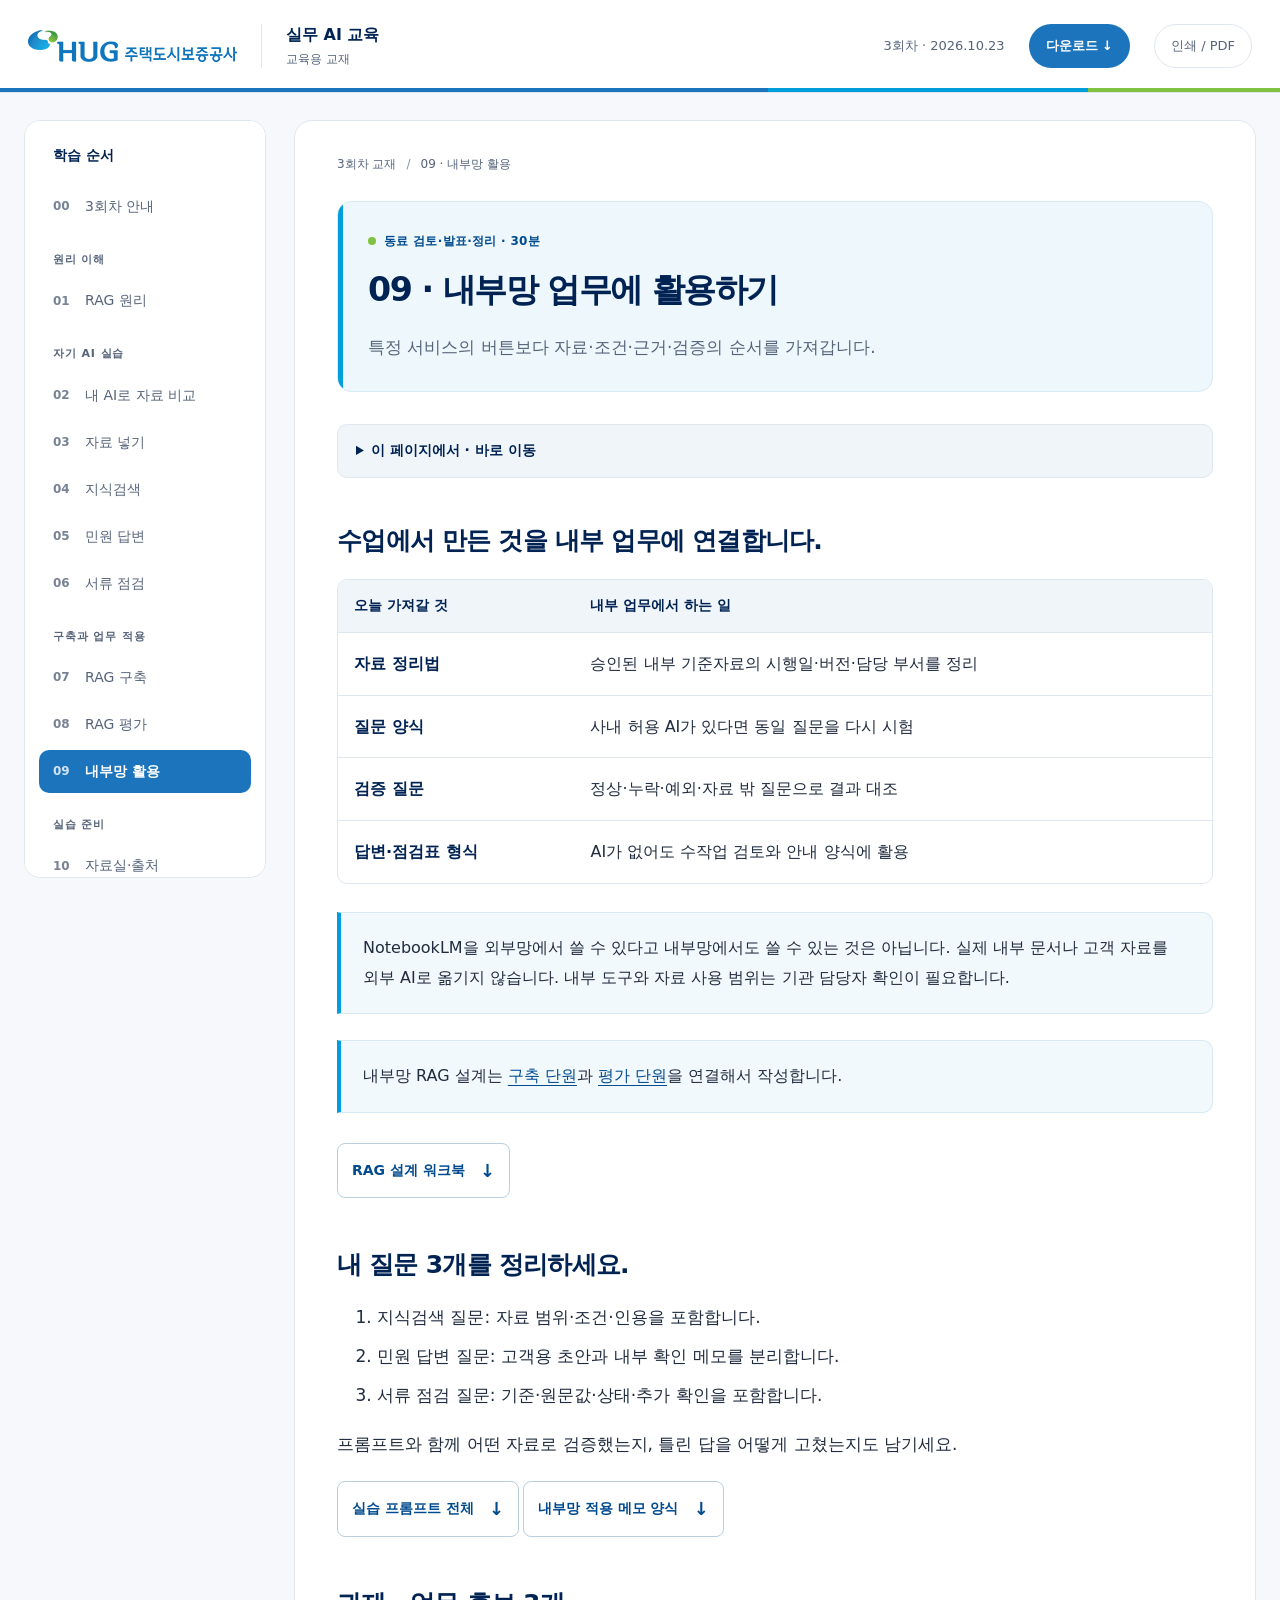
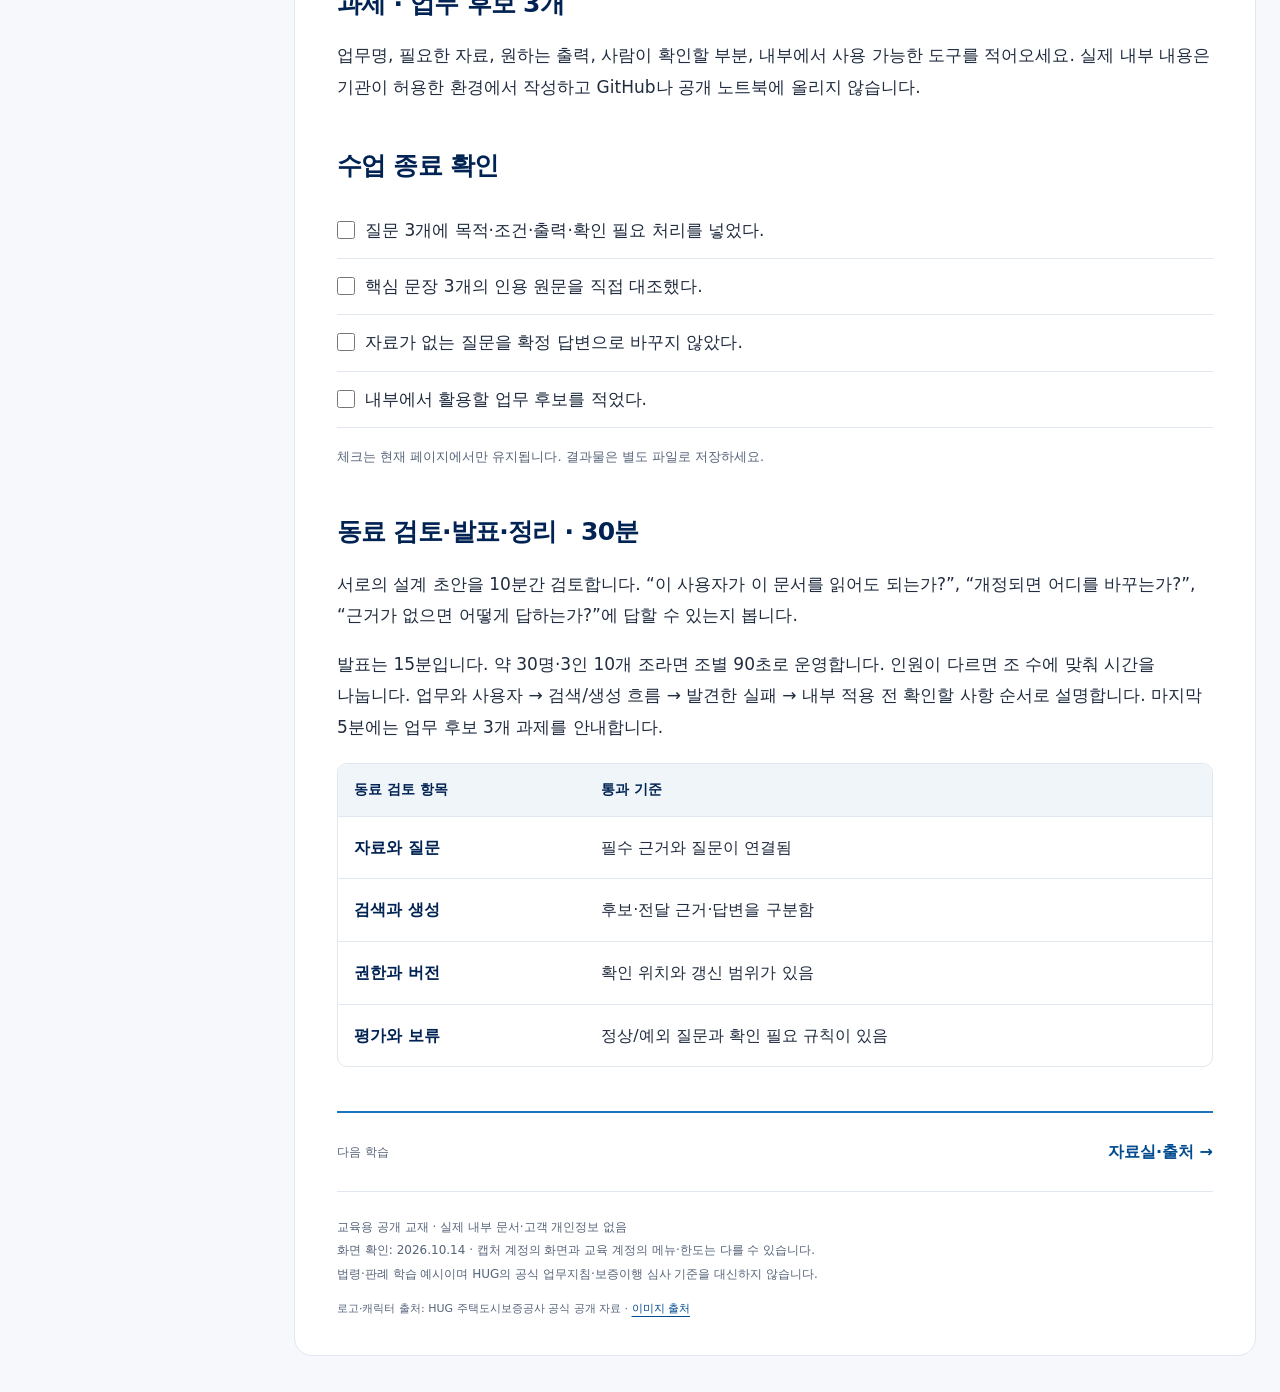
==== apply.html @ 2aa802ad "feat: add complete PDF workbook and download dialog" ====
<!doctype html><html lang="ko"><head><meta charset="utf-8"><meta name="viewport" content="width=device-width,initial-scale=1"><meta name="description" content="HUG 3회차 교육용 RAG 이론·구축·평가 교재. NotebookLM에서 공개 자료로 검색과 근거 검증을 관찰합니다."><title>09 · 내부망 업무에 활용하기 | HUG 문서 기반 AI</title><link rel="stylesheet" href="assets/style.css"><script src="assets/app.js" defer></script></head><body>
<a class="skip" href="#main">본문으로 이동</a><header class="top"><a class="brand" href="index.html"><img src="assets/brand/hug-logo.png" width="209" height="32" alt="HUG 주택도시보증공사"><span>실무 AI 교육<small>교육용 교재</small></span></a><span class="edition">3회차 · 2026.10.23</span><button class="download-trigger" type="button" data-download-open aria-haspopup="dialog">다운로드 ↓</button><button class="print" type="button" aria-label="인쇄 / PDF 저장">인쇄 / PDF</button></header>
<div class="layout"><nav class="sidebar" aria-label="단원"><p class="nav-label">학습 순서</p><a href="index.html" aria-label="3회차 안내"><span class="nav-no" aria-hidden="true">00</span><span>3회차 안내</span></a><p class="nav-group">원리 이해</p><a href="concept.html" aria-label="01 · RAG 원리"><span class="nav-no" aria-hidden="true">01</span><span>RAG 원리</span></a><p class="nav-group">자기 AI 실습</p><a href="lab.html" aria-label="02 · 내 AI로 자료 비교"><span class="nav-no" aria-hidden="true">02</span><span>내 AI로 자료 비교</span></a><a href="start.html" aria-label="03 · 자료 넣기"><span class="nav-no" aria-hidden="true">03</span><span>자료 넣기</span></a><a href="search.html" aria-label="04 · 지식검색"><span class="nav-no" aria-hidden="true">04</span><span>지식검색</span></a><a href="complaint.html" aria-label="05 · 민원 답변"><span class="nav-no" aria-hidden="true">05</span><span>민원 답변</span></a><a href="review.html" aria-label="06 · 서류 점검"><span class="nav-no" aria-hidden="true">06</span><span>서류 점검</span></a><p class="nav-group">구축과 업무 적용</p><a href="build.html" aria-label="07 · RAG 구축"><span class="nav-no" aria-hidden="true">07</span><span>RAG 구축</span></a><a href="evaluation.html" aria-label="08 · RAG 평가"><span class="nav-no" aria-hidden="true">08</span><span>RAG 평가</span></a><a href="apply.html" aria-label="09 · 내부망 활용" aria-current="page"><span class="nav-no" aria-hidden="true">09</span><span>내부망 활용</span></a><p class="nav-group">실습 준비</p><a href="sources.html" aria-label="자료실·출처"><span class="nav-no" aria-hidden="true">10</span><span>자료실·출처</span></a><div class="nav-foot"><strong>사내 지식으로 답하는 AI</strong>자료 준비 → 검색 → 생성<br>검증 → 내부망 구축</div></nav><main id="main"><p class="breadcrumb"><a href="index.html">3회차 교재</a><b aria-hidden="true">/</b><span>09 · 내부망 활용</span></p><header class="hero"><div><p class="eyebrow">동료 검토·발표·정리 · 30분</p><h1>09 · 내부망 업무에 활용하기</h1><p class="lead">특정 서비스의 버튼보다 자료·조건·근거·검증의 순서를 가져갑니다.</p></div></header><details class="page-index"><summary>이 페이지에서 · 바로 이동</summary><nav aria-label="페이지 목차"><a href="#section-1">수업에서 만든 것을 내부 업무에 연결합니다.</a><a href="#section-2">내 질문 3개를 정리하세요.</a><a href="#section-3">과제 · 업무 후보 3개</a><a href="#section-4">수업 종료 확인</a><a href="#section-5">동료 검토·발표·정리 · 30분</a></nav></details><h2 id="section-1">수업에서 만든 것을 내부 업무에 연결합니다.</h2><div class="table-wrap" tabindex="0"><table><thead><tr><th scope="col">오늘 가져갈 것</th><th scope="col">내부 업무에서 하는 일</th></tr></thead><tbody><tr><td>자료 정리법</td><td>승인된 내부 기준자료의 시행일·버전·담당 부서를 정리</td></tr><tr><td>질문 양식</td><td>사내 허용 AI가 있다면 동일 질문을 다시 시험</td></tr><tr><td>검증 질문</td><td>정상·누락·예외·자료 밖 질문으로 결과 대조</td></tr><tr><td>답변·점검표 형식</td><td>AI가 없어도 수작업 검토와 안내 양식에 활용</td></tr></tbody></table></div><aside class="note">NotebookLM을 외부망에서 쓸 수 있다고 내부망에서도 쓸 수 있는 것은 아닙니다. 실제 내부 문서나 고객 자료를 외부 AI로 옮기지 않습니다. 내부 도구와 자료 사용 범위는 기관 담당자 확인이 필요합니다.</aside><aside class="note">내부망 RAG 설계는 <a href="build.html">구축 단원</a>과 <a href="evaluation.html">평가 단원</a>을 연결해서 작성합니다.</aside><a class="download" href="downloads/rag-design-workbook.txt" download>RAG 설계 워크북 <span aria-hidden="true">↓</span></a><h2 id="section-2">내 질문 3개를 정리하세요.</h2><ol><li>지식검색 질문: 자료 범위·조건·인용을 포함합니다.</li><li>민원 답변 질문: 고객용 초안과 내부 확인 메모를 분리합니다.</li><li>서류 점검 질문: 기준·원문값·상태·추가 확인을 포함합니다.</li></ol><p>프롬프트와 함께 어떤 자료로 검증했는지, 틀린 답을 어떻게 고쳤는지도 남기세요.</p><a class="download" href="downloads/prompts.txt" download>실습 프롬프트 전체 <span aria-hidden="true">↓</span></a><a class="download" href="downloads/department-template.txt" download>내부망 적용 메모 양식 <span aria-hidden="true">↓</span></a><h2 id="section-3">과제 · 업무 후보 3개</h2><p>업무명, 필요한 자료, 원하는 출력, 사람이 확인할 부분, 내부에서 사용 가능한 도구를 적어오세요. 실제 내부 내용은 기관이 허용한 환경에서 작성하고 GitHub나 공개 노트북에 올리지 않습니다.</p><h2 id="section-4">수업 종료 확인</h2><div class="checklist"><label><input type="checkbox"> 질문 3개에 목적·조건·출력·확인 필요 처리를 넣었다.</label><label><input type="checkbox"> 핵심 문장 3개의 인용 원문을 직접 대조했다.</label><label><input type="checkbox"> 자료가 없는 질문을 확정 답변으로 바꾸지 않았다.</label><label><input type="checkbox"> 내부에서 활용할 업무 후보를 적었다.</label></div><p class="small">체크는 현재 페이지에서만 유지됩니다. 결과물은 별도 파일로 저장하세요.</p><h2 id="section-5">동료 검토·발표·정리 · 30분</h2><p>서로의 설계 초안을 10분간 검토합니다. “이 사용자가 이 문서를 읽어도 되는가?”, “개정되면 어디를 바꾸는가?”, “근거가 없으면 어떻게 답하는가?”에 답할 수 있는지 봅니다.</p><p>발표는 15분입니다. 약 30명·3인 10개 조라면 조별 90초로 운영합니다. 인원이 다르면 조 수에 맞춰 시간을 나눕니다. 업무와 사용자 → 검색/생성 흐름 → 발견한 실패 → 내부 적용 전 확인할 사항 순서로 설명합니다. 마지막 5분에는 업무 후보 3개 과제를 안내합니다.</p><div class="table-wrap" tabindex="0"><table><thead><tr><th scope="col">동료 검토 항목</th><th scope="col">통과 기준</th></tr></thead><tbody><tr><td>자료와 질문</td><td>필수 근거와 질문이 연결됨</td></tr><tr><td>검색과 생성</td><td>후보·전달 근거·답변을 구분함</td></tr><tr><td>권한과 버전</td><td>확인 위치와 갱신 범위가 있음</td></tr><tr><td>평가와 보류</td><td>정상/예외 질문과 확인 필요 규칙이 있음</td></tr></tbody></table></div>
<div class="next"><span>다음 학습</span><a href="sources.html">자료실·출처 →</a></div><footer>교육용 공개 교재 · 실제 내부 문서·고객 개인정보 없음<br>화면 확인: 2026.10.14 · 캡처 계정의 화면과 교육 계정의 메뉴·한도는 다를 수 있습니다.<br>법령·판례 학습 예시이며 HUG의 공식 업무지침·보증이행 심사 기준을 대신하지 않습니다.<span class="brand-credit">로고·캐릭터 출처: HUG 주택도시보증공사 공식 공개 자료 · <a href="BRAND_CREDITS.md">이미지 출처</a></span></footer></main></div>
<dialog class="download-dialog" id="download-dialog" aria-labelledby="download-title"><div class="download-top"><div><p class="eyebrow">HUG 실무 AI 교육 · 3회차</p><h2 id="download-title">교재와 실습자료 다운로드</h2></div><button type="button" data-download-close aria-label="다운로드 창 닫기">닫기 ×</button></div><p class="download-intro">PDF로 복습하고, 자료와 질문은 본인의 AI에서 사용하세요.</p><section class="download-pdf"><span class="download-type">PDF 교재</span><h3>6시간 전체 학습 교재</h3><p>11개 단원 · 표지와 목차 · 이론과 실습 · 실제 화면 캡처</p><p class="download-meta">48쪽 · 4.9 MB · 2026.10.14 제작</p><div class="download-actions"><a class="primary" href="downloads/HUG_RAG_6hours_workbook.pdf" download>PDF 내려받기 ↓</a><a href="downloads/HUG_RAG_6hours_workbook.pdf" target="_blank" rel="noopener">PDF 미리보기 ↗</a></div></section><div class="download-materials"><section><h3>자기 AI 실습자료</h3><p>비교용 자료·실행 질문·결과 기록지</p><a class="download" href="downloads/rag-own-ai-practice.zip" download>실습자료 ZIP ↓</a></section><section><h3>공개 법령·판례 실습</h3><p>원문 URL·읽기 파일·가상 문의와 목록</p><a class="download" href="downloads/practice-data.zip" download>공개 자료 ZIP ↓</a></section></div><div class="download-bottom"><a href="sources.html">전체 자료실 보기 →</a><button class="download-print" type="button">현재 단원 인쇄 / PDF 저장</button></div><p class="small">PDF는 제작 시점의 교재입니다. 최신 수정 내용과 복사 기능은 웹 교재에서 확인하세요.</p></dialog>
<dialog class="viewer" aria-labelledby="viewer-title"><div class="viewer-top"><h2 class="viewer-title" id="viewer-title">실제 실행 화면</h2><div class="viewer-tools"><button type="button" data-previous aria-label="이전 화면">← 이전</button><button type="button" data-next aria-label="다음 화면">다음 →</button><button type="button" data-zoom aria-pressed="false">원본 크기</button><button type="button" data-close aria-label="화면 확대 닫기">닫기 ×</button></div></div><div class="viewer-frame"><img alt="선택한 실제 실행 화면"></div><p class="viewer-caption"></p></dialog></body></html>
---- assets/style.css ----
/* HUG website/CI inspired educational layout. Original logo and character images are unmodified. */
:root{--paper:#f6f8fb;--surface:#fff;--ink:#202c3f;--muted:#56647a;--navy:#012353;--accent:#004b8f;--cyan:#006b92;--blue:#1c75bc;--sky:#009edb;--green:#80c342;--line:#e0e7ef;--wash:#f0f5fa;--bluewash:#edf7fc;--sans:system-ui,-apple-system,"Segoe UI","Malgun Gothic",sans-serif}
*{box-sizing:border-box}html{scroll-padding-top:116px}body{margin:0;font:17px/1.85 var(--sans);color:var(--ink);background:var(--paper);word-break:keep-all;overflow-wrap:break-word}button{font:inherit;cursor:pointer}button:disabled{opacity:.5;cursor:default}a{color:var(--accent);text-underline-offset:4px}a:hover{color:var(--navy)}a:focus-visible,button:focus-visible,summary:focus-visible,input:focus-visible,[tabindex]:focus-visible{outline:3px solid var(--blue);outline-offset:4px}.skip{position:fixed;top:-100px;left:20px;z-index:30;background:white;padding:12px 20px}.skip:focus{top:10px}
.top{height:92px;background:#fff;display:flex;align-items:center;gap:24px;padding:0 max(28px,calc((100vw - 1440px)/2));position:sticky;top:0;z-index:10;box-shadow:0 1px 0 var(--line)}.top:after{content:"";position:absolute;bottom:0;left:0;right:0;height:4px;background:linear-gradient(to right,var(--blue) 0 60%,var(--sky) 60% 85%,var(--green) 85%)}.brand{display:flex;align-items:center;gap:24px;text-decoration:none;color:var(--ink);flex-shrink:0}.brand img{width:209px;height:32px;object-fit:contain}.brand span{border-left:1px solid var(--line);padding-left:24px;font-size:16px;line-height:1.4;font-weight:750;color:var(--navy)}.brand small{display:block;font-size:12px;font-weight:500;color:var(--muted);margin-top:5px}.edition{margin-left:auto;font-size:13px;color:var(--muted)}.print{border:1px solid var(--line);border-radius:24px;background:#fff;color:var(--muted);padding:9px 16px;font-size:13px}.print:hover{border-color:var(--blue);color:var(--blue)}
.layout{max-width:1440px;margin:auto;display:grid;grid-template-columns:242px minmax(0,1fr);gap:28px;padding:28px 24px 36px}.sidebar{position:sticky;top:120px;align-self:start;max-height:calc(100dvh - 142px);overflow-y:auto;background:#fff;border:1px solid var(--line);border-radius:16px;padding:22px 14px;scrollbar-width:thin}.nav-label{margin:0 14px 16px;font-size:14px;font-weight:800;color:var(--navy)}.nav-group{margin:22px 14px 9px;font-size:11px;font-weight:750;color:var(--muted);letter-spacing:.08em}.sidebar a{display:flex;gap:12px;align-items:center;padding:11px 14px;margin:4px 0;border-radius:10px;color:var(--muted);text-decoration:none;font-size:14px;line-height:1.5}.sidebar a:hover{background:var(--wash);color:var(--blue)}.sidebar a[aria-current]{background:var(--blue);color:white;font-weight:750}.nav-no{font-size:12px;font-weight:750;min-width:20px;opacity:.8}.nav-foot{margin:24px 14px 0;border-top:1px solid var(--line);padding-top:19px;font-size:12px;color:var(--muted);line-height:1.9}.nav-foot strong{display:block;font-size:13px;color:var(--navy);margin-bottom:8px}
main{min-width:0;background:#fff;border:1px solid var(--line);border-radius:18px;padding:32px 42px 36px}.breadcrumb{font-size:12px;color:var(--muted);display:flex;gap:10px;margin:0 0 26px}.breadcrumb a{text-decoration:none;color:var(--muted)}.breadcrumb b{font-weight:400;color:#8794a5}.hero{padding:28px 30px;background:var(--bluewash);border-radius:14px;margin-bottom:32px;position:relative;overflow:hidden;border:1px solid #d7eaf5}.hero:before{content:"";position:absolute;top:0;left:0;width:5px;height:100%;background:var(--sky)}.eyebrow{margin:0 0 14px;font-size:12px;letter-spacing:.025em;color:var(--accent);font-weight:800}.eyebrow:before{content:"";display:inline-block;background:var(--green);width:8px;height:8px;border-radius:50%;margin-right:8px}h1{font-size:clamp(29px,2.6vw,38px);line-height:1.45;letter-spacing:-.045em;color:var(--navy);margin:0 0 17px;font-weight:800}h2{font-size:25px;line-height:1.5;color:var(--navy);margin:44px 0 18px;letter-spacing:-.03em}h3{font-size:20px;color:var(--navy)}p{margin:17px 0}li{margin:8px 0}strong{font-weight:750}.lead{font-size:17px;color:var(--muted);line-height:1.85;max-width:730px;margin:0}
.home-hero{display:grid;grid-template-columns:minmax(0,1fr) 235px;align-items:center;gap:24px;padding:38px 36px;background:#edf7fc}.home-hero h1{font-size:clamp(34px,3.2vw,47px);line-height:1.35;margin-bottom:22px}.home-hero h1 span{display:block}.home-hero .lead{font-size:17px}.hero-actions{display:flex;gap:16px;align-items:center;flex-wrap:wrap;margin-top:24px}.subtle{font-size:13px;color:var(--muted)}.primary{display:inline-flex;align-items:center;gap:20px;padding:12px 20px;background:var(--blue);color:white;border:0;border-radius:8px;text-decoration:none;font-size:15px;font-weight:750;transition:background .15s}.primary:hover{background:var(--accent);color:white}.brand-visual{background:#fff;border-radius:20px;padding:18px 26px 12px;text-align:center;border:1px solid #d9eaf4}.brand-visual img{display:block;width:100%;height:auto;max-height:265px;object-fit:contain}.brand-visual p{font-size:13px;font-weight:750;color:var(--accent);margin:12px 0 0}.brand-visual small{font-size:10px;color:var(--muted)}
.page-index{background:var(--wash);border:1px solid var(--line);border-radius:10px;margin-bottom:30px;padding:14px 18px}.page-index summary{font-size:14px;font-weight:750;color:var(--navy);cursor:pointer}.page-index nav{display:flex;gap:10px 20px;flex-wrap:wrap;margin-top:12px}.page-index a{font-size:13px;text-decoration:none;color:var(--muted)}.page-index a:hover{color:var(--blue)}.opening{display:grid;grid-template-columns:minmax(0,1.7fr) minmax(220px,1fr);gap:28px}.opening h2{font-size:23px;margin-top:0}.outcomes{list-style:none;counter-reset:o;padding:0;margin:0}.outcomes li{counter-increment:o;display:grid;grid-template-columns:32px 1fr;gap:0 12px;padding:14px 0;border-top:1px solid var(--line);margin:0}.outcomes li:before{content:"0" counter(o);grid-row:span 2;color:var(--blue);font-size:20px;font-weight:800}.outcomes strong{font-size:17px}.outcomes span{color:var(--muted);font-size:15px;margin-top:4px;line-height:1.8}.lesson-meta{background:var(--wash);padding:24px;border-radius:14px;border:1px solid var(--line);border-top:4px solid var(--sky)}.lesson-meta p{font-size:14px;margin:4px 0 14px}.lesson-meta>strong{font-size:32px;line-height:1.4;color:var(--navy);letter-spacing:-.04em}.lesson-meta .download{margin-top:14px;font-size:13px}
.note{border:1px solid #d7e9f3;border-left:4px solid var(--sky);background:#f2f9fc;padding:20px 22px;border-radius:0 10px 10px 0;margin:26px 0;font-size:16px;line-height:1.9}.note strong{color:var(--accent)}.table-wrap{overflow-x:auto;border:1px solid var(--line);border-radius:10px;max-width:100%;margin:20px 0 28px}table{width:100%;border-collapse:collapse;text-align:left;font-size:16px;line-height:1.85}th{background:var(--wash);color:var(--navy);padding:13px 16px;font-size:14px;white-space:nowrap}td{border-top:1px solid var(--line);padding:16px;vertical-align:top;min-width:110px}td:first-child{font-weight:650;color:var(--navy)}tbody tr:hover{background:#f8fbfe}.downloads{display:flex;flex-wrap:wrap;gap:9px;margin:22px 0}.download{display:inline-flex;align-items:center;gap:15px;padding:10px 14px;border:1px solid #b9cfdf;background:#fff;color:var(--accent);border-radius:8px;font-size:14px;font-weight:650;text-decoration:none;margin:4px 4px 4px 0}.download:hover{background:var(--bluewash);border-color:var(--blue)}.download span{font-size:18px}
.step{margin-top:36px;padding:28px 0 0;border-top:1px solid var(--line)}.step-title{display:flex;gap:14px;align-items:center;margin-bottom:16px}.step-title>span{display:grid;place-items:center;background:var(--blue);color:#fff;border-radius:50%;width:36px;height:36px;flex-shrink:0;font-size:17px;font-weight:800}.step-title h2{font-size:24px;margin:0}.step-check{display:grid;grid-template-columns:90px minmax(0,1fr);gap:14px 20px;background:var(--wash);border-radius:12px;padding:22px;margin:22px 0;font-size:16px;line-height:1.9}.step-check dt{font-size:13px;font-weight:800;color:var(--accent)}.step-check dd{margin:0}
.prompt{border:1px solid #bfd6e8;border-radius:12px;overflow:hidden;margin:24px 0 28px;background:#fff}.prompt-bar{display:flex;align-items:center;justify-content:space-between;gap:15px;background:#eaf4fc;border-bottom:1px solid #c7deef;padding:14px 18px;color:var(--accent);font-size:14px}.prompt-bar strong:before{content:"";display:inline-block;vertical-align:middle;width:4px;height:17px;border-radius:2px;background:var(--sky);margin-right:9px}.copy{background:#fff;border:1px solid #a6c5db;border-radius:6px;padding:8px 12px;color:var(--accent);font-size:13px;font-weight:650;white-space:nowrap}.copy:hover{background:var(--blue);color:#fff;border-color:var(--blue)}pre{font:16px/1.9 var(--sans);white-space:pre-wrap;word-break:normal;overflow-wrap:anywhere;padding:22px;margin:0}.copy-state{display:block;color:var(--accent);font-size:13px;padding:0 22px}.copy-state:not(:empty){padding-bottom:16px}code{font-size:.94em;background:var(--wash);padding:2px 5px;border-radius:4px;overflow-wrap:anywhere}
figure{border:1px solid var(--line);border-radius:12px;overflow:hidden;margin:28px 0;background:#fff}.capture-head{display:flex;align-items:center;justify-content:space-between;gap:12px;background:var(--wash);padding:12px 17px;border-bottom:1px solid var(--line)}.capture-label{font-size:12px;color:var(--muted);font-weight:650}.capture-head a{font-size:13px;text-decoration:none;font-weight:750;white-space:nowrap}.capture-link{display:block;background:#171717}.capture-link img{display:block;width:100%;height:auto;max-height:460px;object-fit:contain}figcaption{font-size:13px;color:var(--muted);padding:14px 18px;line-height:1.8}figcaption span{display:block;font-weight:750;color:var(--accent);margin-bottom:4px}
.pipeline{border:1px solid var(--line);border-radius:12px;padding:20px;margin:20px 0;background:#fff}.pipeline-label{font-size:14px;font-weight:800;color:var(--accent);margin:0 0 14px}.pipeline ol{display:flex;gap:10px;list-style:none;padding:0;margin:0}.pipeline li{flex:1;min-width:0;margin:0;padding:15px;background:var(--wash);border-radius:8px;border-top:3px solid var(--sky)}.pipeline li strong{display:block;font-size:16px;color:var(--navy)}.pipeline li span{display:block;font-size:14px;color:var(--muted);margin-top:6px}.context-example{border:1px solid var(--line);border-radius:10px;overflow:hidden;margin:22px 0;background:var(--wash)}.context-example .pipeline-label{padding:14px 20px;background:#eaf4fc;border-bottom:1px solid var(--line);margin:0}.flow{display:flex;gap:12px;align-items:center;padding:20px;background:var(--wash);border-radius:12px;flex-wrap:wrap}.flow span{font-weight:750;color:var(--navy)}.flow b{color:var(--blue)}
.quiz{margin:38px 0 28px;padding-top:22px;border-top:2px solid var(--blue)}.quiz h2{margin-top:0}.quiz details{padding:16px 0;border-top:1px solid var(--line)}summary{cursor:pointer;line-height:1.7}.quiz summary{font-size:17px;font-weight:650}.quiz details[open] summary{color:var(--accent)}.quiz details p{background:var(--wash);border-radius:8px;padding:16px 18px;font-size:16px}.badge{color:var(--accent);font-size:12px;font-weight:700}.small{font-size:13px;color:var(--muted)}.checklist label{display:flex;align-items:flex-start;gap:10px;padding:12px 0;border-bottom:1px solid var(--line)}input[type=checkbox]{width:18px;height:18px;margin:6px 0 0;flex-shrink:0;accent-color:var(--blue)}.next{margin-top:44px;border-top:2px solid var(--blue);padding:24px 0;display:flex;align-items:center;justify-content:space-between;gap:20px}.next>span{font-size:12px;color:var(--muted)}.next a{font-size:16px;font-weight:750;text-decoration:none}footer{border-top:1px solid var(--line);padding-top:24px;font-size:12px;color:var(--muted);line-height:1.95}.brand-credit{display:block;margin:12px 0 0;font-size:11px;color:var(--muted)}
.viewer{width:min(1280px,calc(100vw - 48px));max-width:none;height:calc(100dvh - 48px);max-height:none;padding:0;border:1px solid var(--line);border-radius:12px;background:#fff;color:var(--ink)}.viewer::backdrop{background:rgba(1,35,83,.84)}.viewer-top{display:flex;justify-content:space-between;align-items:center;gap:15px;padding:14px 20px;border-bottom:1px solid var(--line)}.viewer-title{font-size:15px;margin:0}.viewer-tools{display:flex;gap:8px}.viewer-tools button{background:var(--wash);border:1px solid var(--line);border-radius:8px;padding:7px 11px;font-size:13px;white-space:nowrap;color:var(--navy)}.viewer-frame{height:calc(100% - 113px);overflow:auto;background:#171717;display:flex;align-items:center;justify-content:center}.viewer-frame img{display:block;width:100%;height:100%;object-fit:contain}.viewer-frame.is-fullsize{display:block}.viewer-frame.is-fullsize img{width:auto;height:auto;max-width:none;max-height:none}.viewer-caption{font-size:12px;padding:11px 20px;margin:0;color:var(--muted);line-height:1.5}
@media(min-width:1500px){.home-hero{grid-template-columns:minmax(0,1fr) 270px}}
@media(max-width:1150px){.layout{grid-template-columns:214px minmax(0,1fr);gap:20px;padding:24px 20px}.top{padding:0 24px}main{padding:28px}.hero{padding:24px}.home-hero{grid-template-columns:minmax(0,1fr) 185px;gap:20px}.home-hero h1{font-size:38px}.brand-visual{padding:16px}.brand-visual img{max-height:230px}.opening{grid-template-columns:1fr}.lesson-meta{display:grid;grid-template-columns:1fr 1fr;gap:10px;align-items:center}.lesson-meta p{margin:0}.lesson-meta .download{margin:0}.brand span{font-size:14px}}
@media(max-width:940px){.top{gap:14px}.edition{display:none}.print{margin-left:auto}.brand{gap:18px}.brand span{padding-left:18px}.home-hero{display:block}.brand-visual{display:flex;align-items:center;gap:16px;margin-top:22px;padding:12px 20px;justify-content:center}.brand-visual img{width:76px;height:100px}.brand-visual p{font-size:14px;margin:0}.brand-visual small{display:none}.pipeline ol{flex-wrap:wrap}.pipeline li{flex-basis:40%}}
@media(max-width:720px){html{scroll-padding-top:20px}body{font-size:16px}.top{position:static;height:80px;padding:0 18px;gap:12px}.brand{gap:12px;min-width:0}.brand img{width:165px;height:auto}.brand span{border:0;padding-left:0;font-size:12px}.brand small{font-size:10px;margin-top:3px}.print{font-size:10px;padding:7px 10px}.layout{display:block;padding:0}.sidebar{position:static;max-height:none;display:flex;flex-wrap:wrap;gap:4px;padding:12px 14px;border:0;border-bottom:1px solid var(--line);border-radius:0}.sidebar a{font-size:12px;padding:7px 9px;margin:0;gap:5px;border-radius:6px}.nav-no{font-size:11px;min-width:15px}.nav-label,.nav-group,.nav-foot{display:none}main{border:0;border-radius:0;padding:24px 18px}.breadcrumb{font-size:11px;margin-bottom:20px}.hero{padding:24px 22px;margin-bottom:26px;border-radius:12px}.hero:before{width:4px}.eyebrow{font-size:11px}.hero h1{font-size:29px}.home-hero h1{font-size:34px;line-height:1.35}.hero .lead{font-size:16px}.hero-actions{gap:12px;margin-top:20px}.primary{font-size:14px;padding:11px 16px}.brand-visual{margin-top:20px;padding:10px 18px}.brand-visual img{width:58px;height:78px}.brand-visual p{font-size:12px}.subtle{font-size:12px}h2{font-size:22px;margin-top:34px}.opening{gap:20px}.opening h2{font-size:21px}.lesson-meta{display:block;padding:20px}.lesson-meta p{margin-bottom:10px}.lesson-meta>strong{font-size:32px}.lesson-meta .download{margin-top:14px}.outcomes span{font-size:15px}.note{padding:16px 18px;font-size:16px}.page-index{padding:12px 16px}.page-index nav{display:block}.page-index a{display:block;font-size:14px;padding:5px 0}.step{padding-top:22px;margin-top:28px}.step-title{gap:12px;align-items:flex-start}.step-title>span{width:30px;height:30px;font-size:15px;margin-top:2px}.step-title h2{font-size:21px}.step-check{grid-template-columns:1fr;gap:5px;padding:18px}.step-check dd{margin-bottom:12px;font-size:16px}.step-check dd:last-child{margin-bottom:0}.prompt-bar{padding:12px 14px;font-size:13px;align-items:flex-start;gap:10px}.copy{font-size:12px;padding:7px 9px}pre{font-size:16px;padding:18px}.copy-state{padding-left:18px}.pipeline{padding:16px}.pipeline ol{display:block}.pipeline li{margin-top:10px}.table-wrap{border-radius:8px}td{min-width:130px;padding:13px}th{padding:12px 13px}.capture-head{padding:11px 13px}.capture-head a,.capture-label{font-size:11px}.capture-link img{max-height:330px}figcaption{font-size:12px;padding:12px 14px}.quiz summary{font-size:16px}.next a{font-size:15px}.viewer{width:calc(100vw - 16px);height:calc(100dvh - 20px)}.viewer-top{flex-wrap:wrap;padding:12px}.viewer-tools{width:100%;justify-content:flex-end;gap:6px}.viewer-tools button{font-size:12px;padding:7px 9px}.viewer-title{font-size:13px}.viewer-frame{height:calc(100% - 150px)}.viewer-caption{font-size:11px;padding:10px 12px}}
@media(max-width:380px){.brand span{display:none}.top{gap:8px}.brand img{width:165px}}
@media(max-width:720px){.top{position:relative}.print{white-space:nowrap;padding:8px 10px}}
@media(prefers-reduced-motion:reduce){*,*:before,*:after{transition:none!important;animation:none!important}}
@media print{body{font-size:11pt;background:#fff;color:#111}.top,.sidebar,.breadcrumb,.copy,.next,.hero-actions,.page-index,.viewer,.brand-visual{display:none!important}.layout{display:block;padding:0}main{border:0;padding:0}.hero{background:#fff;padding:0;border:0}.hero:before{display:none}.home-hero{display:block}.home-hero h1{font-size:30pt}.hero,.step,.note,.prompt,.pipeline,figure{break-inside:avoid}h2{font-size:17pt;margin-top:24px}.capture-head a{display:none}.capture-link img{max-height:400px}.table-wrap{overflow:visible}table{font-size:9pt}td{min-width:0;padding:8px}pre{font-size:10pt}.opening{grid-template-columns:1fr 1fr}.pipeline ol{display:flex}.quiz details p{display:block}.note{background:#f5f5f5}a{color:#111}footer{font-size:8pt}}

.download-trigger{font:inherit;font-size:13px;font-weight:750;border:0;background:var(--blue);color:white;padding:10px 17px;border-radius:24px;cursor:pointer;white-space:nowrap}.download-trigger:hover{background:var(--accent)}.top .edition{margin-left:auto}.top .print{margin-left:0}.hero-download{background:white;color:var(--accent);border:1px solid #b8d6e9;border-radius:8px;padding:12px 18px;font-size:15px;font-weight:750;cursor:pointer}.hero-download:hover{background:var(--wash)}.download-dialog{width:min(720px,calc(100vw - 40px));max-width:none;max-height:calc(100dvh - 40px);padding:28px;border:1px solid var(--line);border-radius:18px;background:#fff;color:var(--ink);overflow:auto}.download-dialog::backdrop{background:rgba(1,35,83,.65)}.download-top{display:flex;align-items:flex-start;justify-content:space-between;gap:20px}.download-top .eyebrow{margin:0 0 8px}.download-top h2{font-size:25px;margin:0}.download-top button{font:inherit;font-size:13px;background:var(--wash);border:1px solid var(--line);border-radius:8px;padding:8px 12px;white-space:nowrap}.download-intro{font-size:16px;color:var(--muted)}.download-pdf{background:var(--bluewash);border:1px solid #c7e2f2;border-radius:12px;padding:22px}.download-type{font-size:12px;color:var(--accent);font-weight:800}.download-pdf h3{font-size:22px;margin:7px 0 12px}.download-pdf p{font-size:16px;margin:7px 0}.download-pdf .download-meta{font-size:13px;color:var(--muted)}.download-actions{display:flex;align-items:center;gap:20px;margin-top:18px;flex-wrap:wrap}.download-actions>a:last-child{font-size:14px}.download-materials{display:grid;grid-template-columns:1fr 1fr;gap:16px;margin:20px 0}.download-materials section{border:1px solid var(--line);border-radius:10px;padding:18px}.download-materials h3{font-size:17px;margin:0 0 10px}.download-materials p{font-size:15px;color:var(--muted);margin:0 0 12px}.download-bottom{display:flex;align-items:center;justify-content:space-between;gap:15px;padding-top:16px;border-top:1px solid var(--line)}.download-bottom a{font-size:14px}.download-print{font:inherit;font-size:12px;color:var(--muted);border:0;background:var(--wash);border-radius:7px;padding:8px 12px}.download-dialog>.small{font-size:12px;margin:16px 0 0}@media(max-width:720px){.top{gap:9px}.top .print{display:none}.download-trigger{font-size:11px;padding:8px 11px;margin-left:auto}.hero-download{font-size:14px;padding:11px 16px}.download-dialog{width:calc(100vw - 20px);max-height:calc(100dvh - 20px);padding:20px}.download-top h2{font-size:22px}.download-top .eyebrow{font-size:10px}.download-top button{font-size:11px;padding:7px 9px}.download-materials{grid-template-columns:1fr;gap:12px}.download-pdf{padding:18px}.download-pdf h3{font-size:20px}.download-actions{gap:16px}.download-bottom{align-items:flex-start;flex-wrap:wrap}.download-dialog>.small{font-size:12px}}@media print{.download-dialog,.download-trigger,.hero-download{display:none!important}}
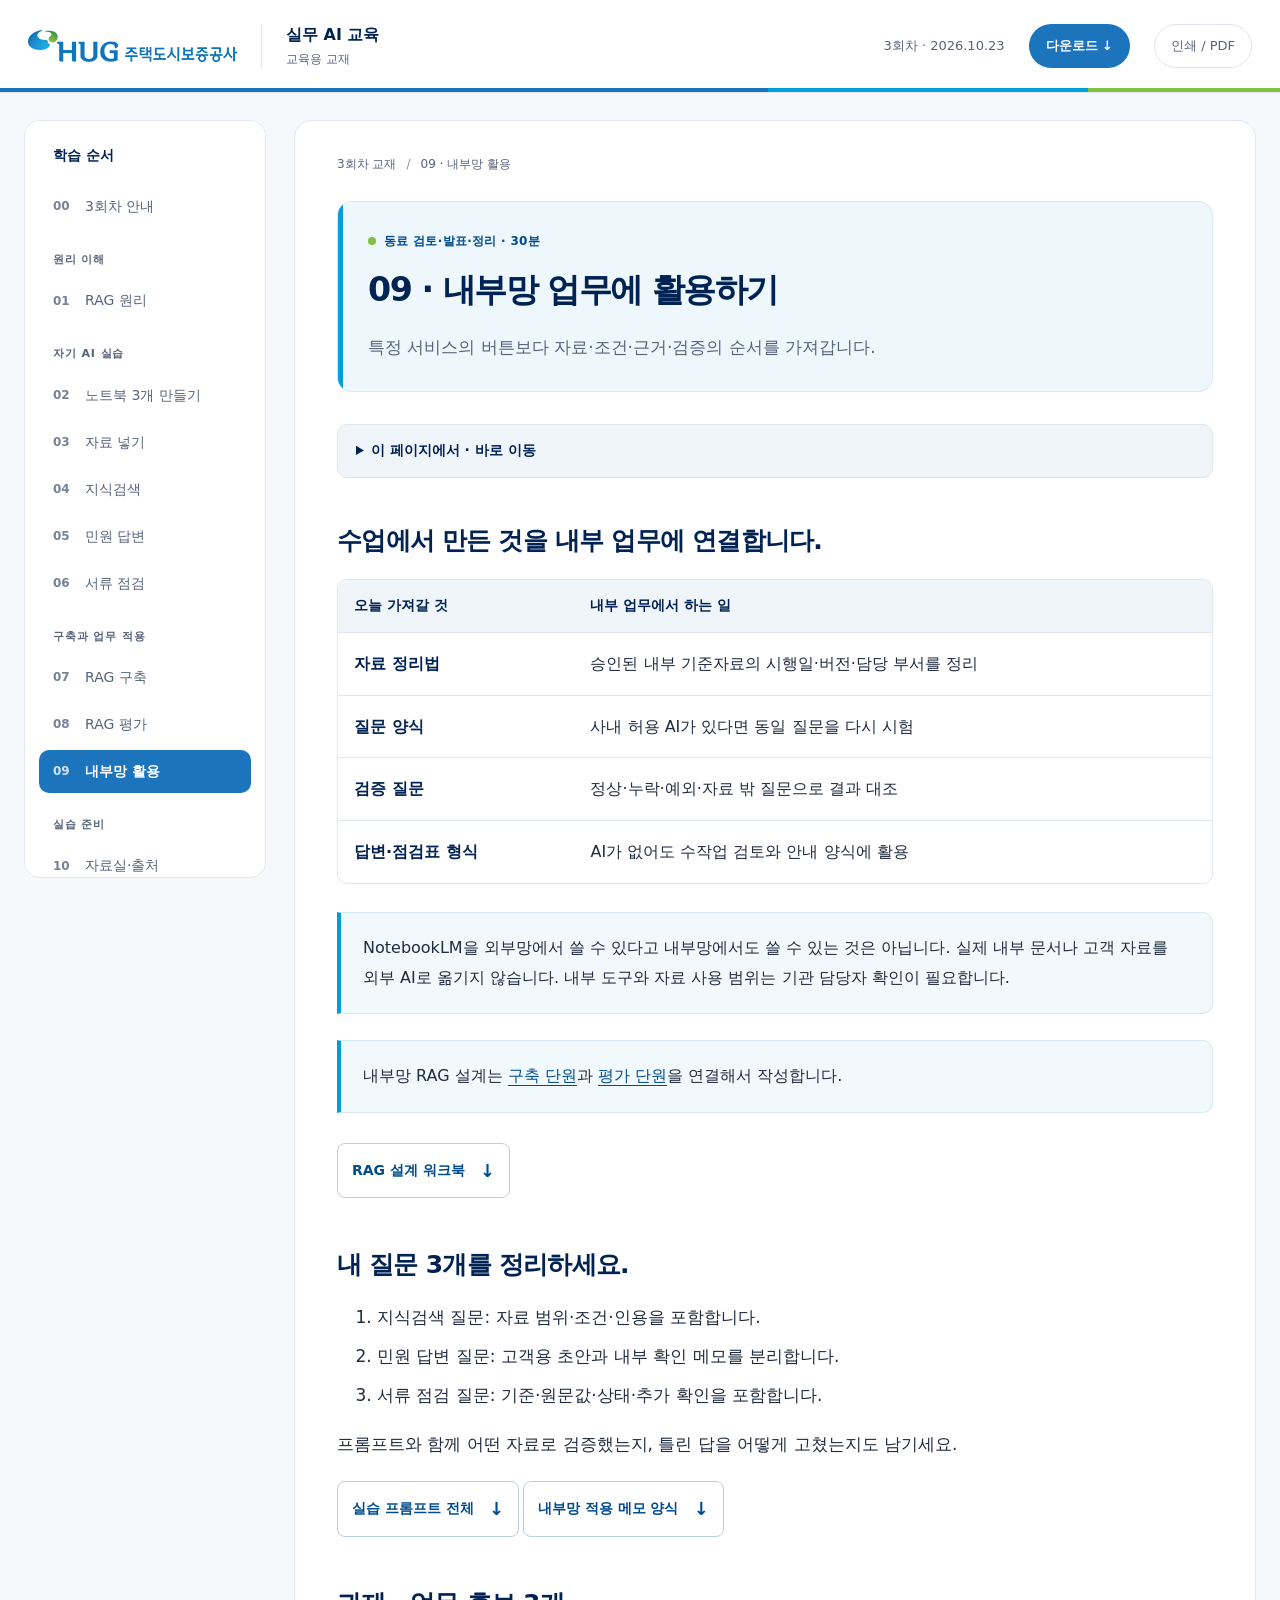
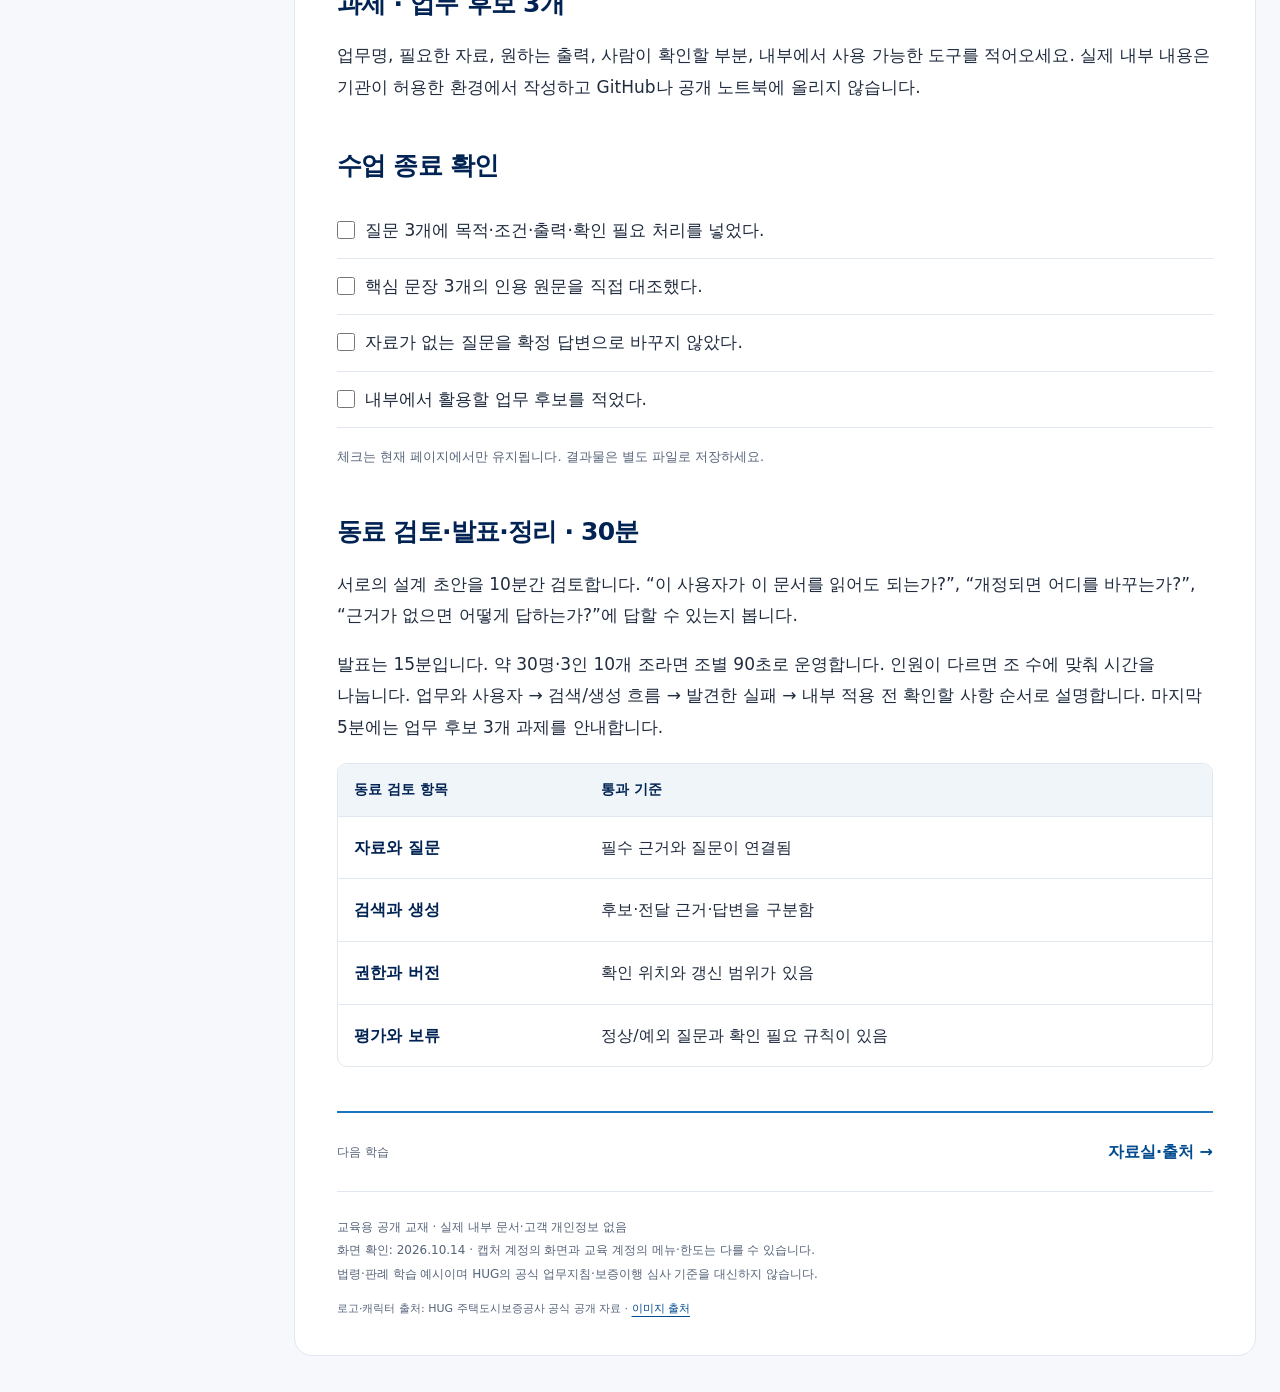
==== commit b1eb0359: "feat: add three role-based notebooks with 45 official sources each" ====
--- a/apply.html
+++ b/apply.html
@@ -1,6 +1,6 @@
 <!doctype html><html lang="ko"><head><meta charset="utf-8"><meta name="viewport" content="width=device-width,initial-scale=1"><meta name="description" content="HUG 3회차 교육용 RAG 이론·구축·평가 교재. NotebookLM에서 공개 자료로 검색과 근거 검증을 관찰합니다."><title>09 · 내부망 업무에 활용하기 | HUG 문서 기반 AI</title><link rel="stylesheet" href="assets/style.css"><script src="assets/app.js" defer></script></head><body>
 <a class="skip" href="#main">본문으로 이동</a><header class="top"><a class="brand" href="index.html"><img src="assets/brand/hug-logo.png" width="209" height="32" alt="HUG 주택도시보증공사"><span>실무 AI 교육<small>교육용 교재</small></span></a><span class="edition">3회차 · 2026.10.23</span><button class="download-trigger" type="button" data-download-open aria-haspopup="dialog">다운로드 ↓</button><button class="print" type="button" aria-label="인쇄 / PDF 저장">인쇄 / PDF</button></header>
-<div class="layout"><nav class="sidebar" aria-label="단원"><p class="nav-label">학습 순서</p><a href="index.html" aria-label="3회차 안내"><span class="nav-no" aria-hidden="true">00</span><span>3회차 안내</span></a><p class="nav-group">원리 이해</p><a href="concept.html" aria-label="01 · RAG 원리"><span class="nav-no" aria-hidden="true">01</span><span>RAG 원리</span></a><p class="nav-group">자기 AI 실습</p><a href="lab.html" aria-label="02 · 내 AI로 자료 비교"><span class="nav-no" aria-hidden="true">02</span><span>내 AI로 자료 비교</span></a><a href="start.html" aria-label="03 · 자료 넣기"><span class="nav-no" aria-hidden="true">03</span><span>자료 넣기</span></a><a href="search.html" aria-label="04 · 지식검색"><span class="nav-no" aria-hidden="true">04</span><span>지식검색</span></a><a href="complaint.html" aria-label="05 · 민원 답변"><span class="nav-no" aria-hidden="true">05</span><span>민원 답변</span></a><a href="review.html" aria-label="06 · 서류 점검"><span class="nav-no" aria-hidden="true">06</span><span>서류 점검</span></a><p class="nav-group">구축과 업무 적용</p><a href="build.html" aria-label="07 · RAG 구축"><span class="nav-no" aria-hidden="true">07</span><span>RAG 구축</span></a><a href="evaluation.html" aria-label="08 · RAG 평가"><span class="nav-no" aria-hidden="true">08</span><span>RAG 평가</span></a><a href="apply.html" aria-label="09 · 내부망 활용" aria-current="page"><span class="nav-no" aria-hidden="true">09</span><span>내부망 활용</span></a><p class="nav-group">실습 준비</p><a href="sources.html" aria-label="자료실·출처"><span class="nav-no" aria-hidden="true">10</span><span>자료실·출처</span></a><div class="nav-foot"><strong>사내 지식으로 답하는 AI</strong>자료 준비 → 검색 → 생성<br>검증 → 내부망 구축</div></nav><main id="main"><p class="breadcrumb"><a href="index.html">3회차 교재</a><b aria-hidden="true">/</b><span>09 · 내부망 활용</span></p><header class="hero"><div><p class="eyebrow">동료 검토·발표·정리 · 30분</p><h1>09 · 내부망 업무에 활용하기</h1><p class="lead">특정 서비스의 버튼보다 자료·조건·근거·검증의 순서를 가져갑니다.</p></div></header><details class="page-index"><summary>이 페이지에서 · 바로 이동</summary><nav aria-label="페이지 목차"><a href="#section-1">수업에서 만든 것을 내부 업무에 연결합니다.</a><a href="#section-2">내 질문 3개를 정리하세요.</a><a href="#section-3">과제 · 업무 후보 3개</a><a href="#section-4">수업 종료 확인</a><a href="#section-5">동료 검토·발표·정리 · 30분</a></nav></details><h2 id="section-1">수업에서 만든 것을 내부 업무에 연결합니다.</h2><div class="table-wrap" tabindex="0"><table><thead><tr><th scope="col">오늘 가져갈 것</th><th scope="col">내부 업무에서 하는 일</th></tr></thead><tbody><tr><td>자료 정리법</td><td>승인된 내부 기준자료의 시행일·버전·담당 부서를 정리</td></tr><tr><td>질문 양식</td><td>사내 허용 AI가 있다면 동일 질문을 다시 시험</td></tr><tr><td>검증 질문</td><td>정상·누락·예외·자료 밖 질문으로 결과 대조</td></tr><tr><td>답변·점검표 형식</td><td>AI가 없어도 수작업 검토와 안내 양식에 활용</td></tr></tbody></table></div><aside class="note">NotebookLM을 외부망에서 쓸 수 있다고 내부망에서도 쓸 수 있는 것은 아닙니다. 실제 내부 문서나 고객 자료를 외부 AI로 옮기지 않습니다. 내부 도구와 자료 사용 범위는 기관 담당자 확인이 필요합니다.</aside><aside class="note">내부망 RAG 설계는 <a href="build.html">구축 단원</a>과 <a href="evaluation.html">평가 단원</a>을 연결해서 작성합니다.</aside><a class="download" href="downloads/rag-design-workbook.txt" download>RAG 설계 워크북 <span aria-hidden="true">↓</span></a><h2 id="section-2">내 질문 3개를 정리하세요.</h2><ol><li>지식검색 질문: 자료 범위·조건·인용을 포함합니다.</li><li>민원 답변 질문: 고객용 초안과 내부 확인 메모를 분리합니다.</li><li>서류 점검 질문: 기준·원문값·상태·추가 확인을 포함합니다.</li></ol><p>프롬프트와 함께 어떤 자료로 검증했는지, 틀린 답을 어떻게 고쳤는지도 남기세요.</p><a class="download" href="downloads/prompts.txt" download>실습 프롬프트 전체 <span aria-hidden="true">↓</span></a><a class="download" href="downloads/department-template.txt" download>내부망 적용 메모 양식 <span aria-hidden="true">↓</span></a><h2 id="section-3">과제 · 업무 후보 3개</h2><p>업무명, 필요한 자료, 원하는 출력, 사람이 확인할 부분, 내부에서 사용 가능한 도구를 적어오세요. 실제 내부 내용은 기관이 허용한 환경에서 작성하고 GitHub나 공개 노트북에 올리지 않습니다.</p><h2 id="section-4">수업 종료 확인</h2><div class="checklist"><label><input type="checkbox"> 질문 3개에 목적·조건·출력·확인 필요 처리를 넣었다.</label><label><input type="checkbox"> 핵심 문장 3개의 인용 원문을 직접 대조했다.</label><label><input type="checkbox"> 자료가 없는 질문을 확정 답변으로 바꾸지 않았다.</label><label><input type="checkbox"> 내부에서 활용할 업무 후보를 적었다.</label></div><p class="small">체크는 현재 페이지에서만 유지됩니다. 결과물은 별도 파일로 저장하세요.</p><h2 id="section-5">동료 검토·발표·정리 · 30분</h2><p>서로의 설계 초안을 10분간 검토합니다. “이 사용자가 이 문서를 읽어도 되는가?”, “개정되면 어디를 바꾸는가?”, “근거가 없으면 어떻게 답하는가?”에 답할 수 있는지 봅니다.</p><p>발표는 15분입니다. 약 30명·3인 10개 조라면 조별 90초로 운영합니다. 인원이 다르면 조 수에 맞춰 시간을 나눕니다. 업무와 사용자 → 검색/생성 흐름 → 발견한 실패 → 내부 적용 전 확인할 사항 순서로 설명합니다. 마지막 5분에는 업무 후보 3개 과제를 안내합니다.</p><div class="table-wrap" tabindex="0"><table><thead><tr><th scope="col">동료 검토 항목</th><th scope="col">통과 기준</th></tr></thead><tbody><tr><td>자료와 질문</td><td>필수 근거와 질문이 연결됨</td></tr><tr><td>검색과 생성</td><td>후보·전달 근거·답변을 구분함</td></tr><tr><td>권한과 버전</td><td>확인 위치와 갱신 범위가 있음</td></tr><tr><td>평가와 보류</td><td>정상/예외 질문과 확인 필요 규칙이 있음</td></tr></tbody></table></div>
+<div class="layout"><nav class="sidebar" aria-label="단원"><p class="nav-label">학습 순서</p><a href="index.html" aria-label="3회차 안내"><span class="nav-no" aria-hidden="true">00</span><span>3회차 안내</span></a><p class="nav-group">원리 이해</p><a href="concept.html" aria-label="01 · RAG 원리"><span class="nav-no" aria-hidden="true">01</span><span>RAG 원리</span></a><p class="nav-group">자기 AI 실습</p><a href="lab.html" aria-label="02 · 노트북 3개 만들기"><span class="nav-no" aria-hidden="true">02</span><span>노트북 3개 만들기</span></a><a href="start.html" aria-label="03 · 자료 넣기"><span class="nav-no" aria-hidden="true">03</span><span>자료 넣기</span></a><a href="search.html" aria-label="04 · 지식검색"><span class="nav-no" aria-hidden="true">04</span><span>지식검색</span></a><a href="complaint.html" aria-label="05 · 민원 답변"><span class="nav-no" aria-hidden="true">05</span><span>민원 답변</span></a><a href="review.html" aria-label="06 · 서류 점검"><span class="nav-no" aria-hidden="true">06</span><span>서류 점검</span></a><p class="nav-group">구축과 업무 적용</p><a href="build.html" aria-label="07 · RAG 구축"><span class="nav-no" aria-hidden="true">07</span><span>RAG 구축</span></a><a href="evaluation.html" aria-label="08 · RAG 평가"><span class="nav-no" aria-hidden="true">08</span><span>RAG 평가</span></a><a href="apply.html" aria-label="09 · 내부망 활용" aria-current="page"><span class="nav-no" aria-hidden="true">09</span><span>내부망 활용</span></a><p class="nav-group">실습 준비</p><a href="sources.html" aria-label="자료실·출처"><span class="nav-no" aria-hidden="true">10</span><span>자료실·출처</span></a><div class="nav-foot"><strong>사내 지식으로 답하는 AI</strong>자료 준비 → 검색 → 생성<br>검증 → 내부망 구축</div></nav><main id="main"><p class="breadcrumb"><a href="index.html">3회차 교재</a><b aria-hidden="true">/</b><span>09 · 내부망 활용</span></p><header class="hero"><div><p class="eyebrow">동료 검토·발표·정리 · 30분</p><h1>09 · 내부망 업무에 활용하기</h1><p class="lead">특정 서비스의 버튼보다 자료·조건·근거·검증의 순서를 가져갑니다.</p></div></header><details class="page-index"><summary>이 페이지에서 · 바로 이동</summary><nav aria-label="페이지 목차"><a href="#section-1">수업에서 만든 것을 내부 업무에 연결합니다.</a><a href="#section-2">내 질문 3개를 정리하세요.</a><a href="#section-3">과제 · 업무 후보 3개</a><a href="#section-4">수업 종료 확인</a><a href="#section-5">동료 검토·발표·정리 · 30분</a></nav></details><h2 id="section-1">수업에서 만든 것을 내부 업무에 연결합니다.</h2><div class="table-wrap" tabindex="0"><table><thead><tr><th scope="col">오늘 가져갈 것</th><th scope="col">내부 업무에서 하는 일</th></tr></thead><tbody><tr><td>자료 정리법</td><td>승인된 내부 기준자료의 시행일·버전·담당 부서를 정리</td></tr><tr><td>질문 양식</td><td>사내 허용 AI가 있다면 동일 질문을 다시 시험</td></tr><tr><td>검증 질문</td><td>정상·누락·예외·자료 밖 질문으로 결과 대조</td></tr><tr><td>답변·점검표 형식</td><td>AI가 없어도 수작업 검토와 안내 양식에 활용</td></tr></tbody></table></div><aside class="note">NotebookLM을 외부망에서 쓸 수 있다고 내부망에서도 쓸 수 있는 것은 아닙니다. 실제 내부 문서나 고객 자료를 외부 AI로 옮기지 않습니다. 내부 도구와 자료 사용 범위는 기관 담당자 확인이 필요합니다.</aside><aside class="note">내부망 RAG 설계는 <a href="build.html">구축 단원</a>과 <a href="evaluation.html">평가 단원</a>을 연결해서 작성합니다.</aside><a class="download" href="downloads/rag-design-workbook.txt" download>RAG 설계 워크북 <span aria-hidden="true">↓</span></a><h2 id="section-2">내 질문 3개를 정리하세요.</h2><ol><li>지식검색 질문: 자료 범위·조건·인용을 포함합니다.</li><li>민원 답변 질문: 고객용 초안과 내부 확인 메모를 분리합니다.</li><li>서류 점검 질문: 기준·원문값·상태·추가 확인을 포함합니다.</li></ol><p>프롬프트와 함께 어떤 자료로 검증했는지, 틀린 답을 어떻게 고쳤는지도 남기세요.</p><a class="download" href="downloads/prompts.txt" download>실습 프롬프트 전체 <span aria-hidden="true">↓</span></a><a class="download" href="downloads/department-template.txt" download>내부망 적용 메모 양식 <span aria-hidden="true">↓</span></a><h2 id="section-3">과제 · 업무 후보 3개</h2><p>업무명, 필요한 자료, 원하는 출력, 사람이 확인할 부분, 내부에서 사용 가능한 도구를 적어오세요. 실제 내부 내용은 기관이 허용한 환경에서 작성하고 GitHub나 공개 노트북에 올리지 않습니다.</p><h2 id="section-4">수업 종료 확인</h2><div class="checklist"><label><input type="checkbox"> 질문 3개에 목적·조건·출력·확인 필요 처리를 넣었다.</label><label><input type="checkbox"> 핵심 문장 3개의 인용 원문을 직접 대조했다.</label><label><input type="checkbox"> 자료가 없는 질문을 확정 답변으로 바꾸지 않았다.</label><label><input type="checkbox"> 내부에서 활용할 업무 후보를 적었다.</label></div><p class="small">체크는 현재 페이지에서만 유지됩니다. 결과물은 별도 파일로 저장하세요.</p><h2 id="section-5">동료 검토·발표·정리 · 30분</h2><p>서로의 설계 초안을 10분간 검토합니다. “이 사용자가 이 문서를 읽어도 되는가?”, “개정되면 어디를 바꾸는가?”, “근거가 없으면 어떻게 답하는가?”에 답할 수 있는지 봅니다.</p><p>발표는 15분입니다. 약 30명·3인 10개 조라면 조별 90초로 운영합니다. 인원이 다르면 조 수에 맞춰 시간을 나눕니다. 업무와 사용자 → 검색/생성 흐름 → 발견한 실패 → 내부 적용 전 확인할 사항 순서로 설명합니다. 마지막 5분에는 업무 후보 3개 과제를 안내합니다.</p><div class="table-wrap" tabindex="0"><table><thead><tr><th scope="col">동료 검토 항목</th><th scope="col">통과 기준</th></tr></thead><tbody><tr><td>자료와 질문</td><td>필수 근거와 질문이 연결됨</td></tr><tr><td>검색과 생성</td><td>후보·전달 근거·답변을 구분함</td></tr><tr><td>권한과 버전</td><td>확인 위치와 갱신 범위가 있음</td></tr><tr><td>평가와 보류</td><td>정상/예외 질문과 확인 필요 규칙이 있음</td></tr></tbody></table></div>
 <div class="next"><span>다음 학습</span><a href="sources.html">자료실·출처 →</a></div><footer>교육용 공개 교재 · 실제 내부 문서·고객 개인정보 없음<br>화면 확인: 2026.10.14 · 캡처 계정의 화면과 교육 계정의 메뉴·한도는 다를 수 있습니다.<br>법령·판례 학습 예시이며 HUG의 공식 업무지침·보증이행 심사 기준을 대신하지 않습니다.<span class="brand-credit">로고·캐릭터 출처: HUG 주택도시보증공사 공식 공개 자료 · <a href="BRAND_CREDITS.md">이미지 출처</a></span></footer></main></div>
-<dialog class="download-dialog" id="download-dialog" aria-labelledby="download-title"><div class="download-top"><div><p class="eyebrow">HUG 실무 AI 교육 · 3회차</p><h2 id="download-title">교재와 실습자료 다운로드</h2></div><button type="button" data-download-close aria-label="다운로드 창 닫기">닫기 ×</button></div><p class="download-intro">PDF로 복습하고, 자료와 질문은 본인의 AI에서 사용하세요.</p><section class="download-pdf"><span class="download-type">PDF 교재</span><h3>6시간 전체 학습 교재</h3><p>11개 단원 · 표지와 목차 · 이론과 실습 · 실제 화면 캡처</p><p class="download-meta">48쪽 · 4.9 MB · 2026.10.14 제작</p><div class="download-actions"><a class="primary" href="downloads/HUG_RAG_6hours_workbook.pdf" download>PDF 내려받기 ↓</a><a href="downloads/HUG_RAG_6hours_workbook.pdf" target="_blank" rel="noopener">PDF 미리보기 ↗</a></div></section><div class="download-materials"><section><h3>자기 AI 실습자료</h3><p>비교용 자료·실행 질문·결과 기록지</p><a class="download" href="downloads/rag-own-ai-practice.zip" download>실습자료 ZIP ↓</a></section><section><h3>공개 법령·판례 실습</h3><p>원문 URL·읽기 파일·가상 문의와 목록</p><a class="download" href="downloads/practice-data.zip" download>공개 자료 ZIP ↓</a></section></div><div class="download-bottom"><a href="sources.html">전체 자료실 보기 →</a><button class="download-print" type="button">현재 단원 인쇄 / PDF 저장</button></div><p class="small">PDF는 제작 시점의 교재입니다. 최신 수정 내용과 복사 기능은 웹 교재에서 확인하세요.</p></dialog>
+<dialog class="download-dialog" id="download-dialog" aria-labelledby="download-title"><div class="download-top"><div><p class="eyebrow">HUG 실무 AI 교육 · 3회차</p><h2 id="download-title">교재와 실습자료 다운로드</h2></div><button type="button" data-download-close aria-label="다운로드 창 닫기">닫기 ×</button></div><p class="download-intro">PDF로 복습하고, 자료와 질문은 본인의 AI에서 사용하세요.</p><section class="download-pdf"><span class="download-type">PDF 교재</span><h3>6시간 전체 학습 교재</h3><p>11개 단원 · 표지와 목차 · 이론과 실습 · 실제 화면 캡처</p><p class="download-meta">60쪽 · 5.0 MB · 2026-10-21 갱신</p><div class="download-actions"><a class="primary" href="downloads/HUG_RAG_6hours_workbook.pdf" download>PDF 내려받기 ↓</a><a href="downloads/HUG_RAG_6hours_workbook.pdf" target="_blank" rel="noopener">PDF 미리보기 ↗</a></div></section><div class="notebook-cards"><section><p class="eyebrow">NOTEBOOK A</p><h3>직원용 지식검색</h3><p>원문 TXT <strong>45개</strong><br>목록 CSV · 역할 지시문 · 실습 질문 · 기록지</p><a class="download" href="downloads/notebooks/HUG_Notebook_A_45_sources.zip" download>노트북 A · 45개 ZIP ↓</a><p class="small">ZIP 0.64 MB</p></section><section><p class="eyebrow">NOTEBOOK B</p><h3>민원 답변 지원</h3><p>원문 TXT <strong>45개</strong><br>목록 CSV · 역할 지시문 · 실습 질문 · 기록지</p><a class="download" href="downloads/notebooks/HUG_Notebook_B_45_sources.zip" download>노트북 B · 45개 ZIP ↓</a><p class="small">ZIP 0.55 MB</p></section><section><p class="eyebrow">NOTEBOOK C</p><h3>서류 검토 지원</h3><p>원문 TXT <strong>45개</strong><br>목록 CSV · 역할 지시문 · 실습 질문 · 기록지</p><a class="download" href="downloads/notebooks/HUG_Notebook_C_45_sources.zip" download>노트북 C · 45개 ZIP ↓</a><p class="small">ZIP 0.67 MB</p></section></div><div class="download-materials"><section><h3>추가 비교용 가상 자료</h3><p>비교용 자료·실행 질문·결과 기록지</p><a class="download" href="downloads/rag-own-ai-practice.zip" download>실습자료 ZIP ↓</a></section><section><h3>기존 소수 자료 리허설</h3><p>원문 URL·읽기 파일·가상 문의와 목록</p><a class="download" href="downloads/practice-data.zip" download>공개 자료 ZIP ↓</a></section></div><div class="download-bottom"><a href="sources.html">전체 자료실 보기 →</a><button class="download-print" type="button">현재 단원 인쇄 / PDF 저장</button></div><p class="small">PDF는 제작 시점의 교재입니다. 최신 수정 내용과 복사 기능은 웹 교재에서 확인하세요.</p></dialog>
 <dialog class="viewer" aria-labelledby="viewer-title"><div class="viewer-top"><h2 class="viewer-title" id="viewer-title">실제 실행 화면</h2><div class="viewer-tools"><button type="button" data-previous aria-label="이전 화면">← 이전</button><button type="button" data-next aria-label="다음 화면">다음 →</button><button type="button" data-zoom aria-pressed="false">원본 크기</button><button type="button" data-close aria-label="화면 확대 닫기">닫기 ×</button></div></div><div class="viewer-frame"><img alt="선택한 실제 실행 화면"></div><p class="viewer-caption"></p></dialog></body></html>
--- a/assets/style.css
+++ b/assets/style.css
@@ -23,3 +23,5 @@
 @media print{body{font-size:11pt;background:#fff;color:#111}.top,.sidebar,.breadcrumb,.copy,.next,.hero-actions,.page-index,.viewer,.brand-visual{display:none!important}.layout{display:block;padding:0}main{border:0;padding:0}.hero{background:#fff;padding:0;border:0}.hero:before{display:none}.home-hero{display:block}.home-hero h1{font-size:30pt}.hero,.step,.note,.prompt,.pipeline,figure{break-inside:avoid}h2{font-size:17pt;margin-top:24px}.capture-head a{display:none}.capture-link img{max-height:400px}.table-wrap{overflow:visible}table{font-size:9pt}td{min-width:0;padding:8px}pre{font-size:10pt}.opening{grid-template-columns:1fr 1fr}.pipeline ol{display:flex}.quiz details p{display:block}.note{background:#f5f5f5}a{color:#111}footer{font-size:8pt}}
 
 .download-trigger{font:inherit;font-size:13px;font-weight:750;border:0;background:var(--blue);color:white;padding:10px 17px;border-radius:24px;cursor:pointer;white-space:nowrap}.download-trigger:hover{background:var(--accent)}.top .edition{margin-left:auto}.top .print{margin-left:0}.hero-download{background:white;color:var(--accent);border:1px solid #b8d6e9;border-radius:8px;padding:12px 18px;font-size:15px;font-weight:750;cursor:pointer}.hero-download:hover{background:var(--wash)}.download-dialog{width:min(720px,calc(100vw - 40px));max-width:none;max-height:calc(100dvh - 40px);padding:28px;border:1px solid var(--line);border-radius:18px;background:#fff;color:var(--ink);overflow:auto}.download-dialog::backdrop{background:rgba(1,35,83,.65)}.download-top{display:flex;align-items:flex-start;justify-content:space-between;gap:20px}.download-top .eyebrow{margin:0 0 8px}.download-top h2{font-size:25px;margin:0}.download-top button{font:inherit;font-size:13px;background:var(--wash);border:1px solid var(--line);border-radius:8px;padding:8px 12px;white-space:nowrap}.download-intro{font-size:16px;color:var(--muted)}.download-pdf{background:var(--bluewash);border:1px solid #c7e2f2;border-radius:12px;padding:22px}.download-type{font-size:12px;color:var(--accent);font-weight:800}.download-pdf h3{font-size:22px;margin:7px 0 12px}.download-pdf p{font-size:16px;margin:7px 0}.download-pdf .download-meta{font-size:13px;color:var(--muted)}.download-actions{display:flex;align-items:center;gap:20px;margin-top:18px;flex-wrap:wrap}.download-actions>a:last-child{font-size:14px}.download-materials{display:grid;grid-template-columns:1fr 1fr;gap:16px;margin:20px 0}.download-materials section{border:1px solid var(--line);border-radius:10px;padding:18px}.download-materials h3{font-size:17px;margin:0 0 10px}.download-materials p{font-size:15px;color:var(--muted);margin:0 0 12px}.download-bottom{display:flex;align-items:center;justify-content:space-between;gap:15px;padding-top:16px;border-top:1px solid var(--line)}.download-bottom a{font-size:14px}.download-print{font:inherit;font-size:12px;color:var(--muted);border:0;background:var(--wash);border-radius:7px;padding:8px 12px}.download-dialog>.small{font-size:12px;margin:16px 0 0}@media(max-width:720px){.top{gap:9px}.top .print{display:none}.download-trigger{font-size:11px;padding:8px 11px;margin-left:auto}.hero-download{font-size:14px;padding:11px 16px}.download-dialog{width:calc(100vw - 20px);max-height:calc(100dvh - 20px);padding:20px}.download-top h2{font-size:22px}.download-top .eyebrow{font-size:10px}.download-top button{font-size:11px;padding:7px 9px}.download-materials{grid-template-columns:1fr;gap:12px}.download-pdf{padding:18px}.download-pdf h3{font-size:20px}.download-actions{gap:16px}.download-bottom{align-items:flex-start;flex-wrap:wrap}.download-dialog>.small{font-size:12px}}@media print{.download-dialog,.download-trigger,.hero-download{display:none!important}}
+
+.notebook-cards{display:grid;grid-template-columns:repeat(3,minmax(0,1fr));gap:16px;margin:24px 0}.notebook-cards section{border:1px solid #c7deed;border-top:4px solid #1c75bc;border-radius:12px;padding:20px;background:#f6fbff;min-width:0}.notebook-cards h3{font-size:20px;margin:8px 0}.notebook-cards .download{font-size:13px;white-space:normal}.notebook-cards .small{font-size:12px}.notebook-cards .eyebrow{margin:0}.notebook-cards p{font-size:15px}details ol li{margin-bottom:16px}pre{overflow-wrap:anywhere}@media(max-width:1000px){.notebook-cards{grid-template-columns:1fr}}@media print{.notebook-cards{display:block}.notebook-cards section{break-inside:avoid;margin:12px 0}}
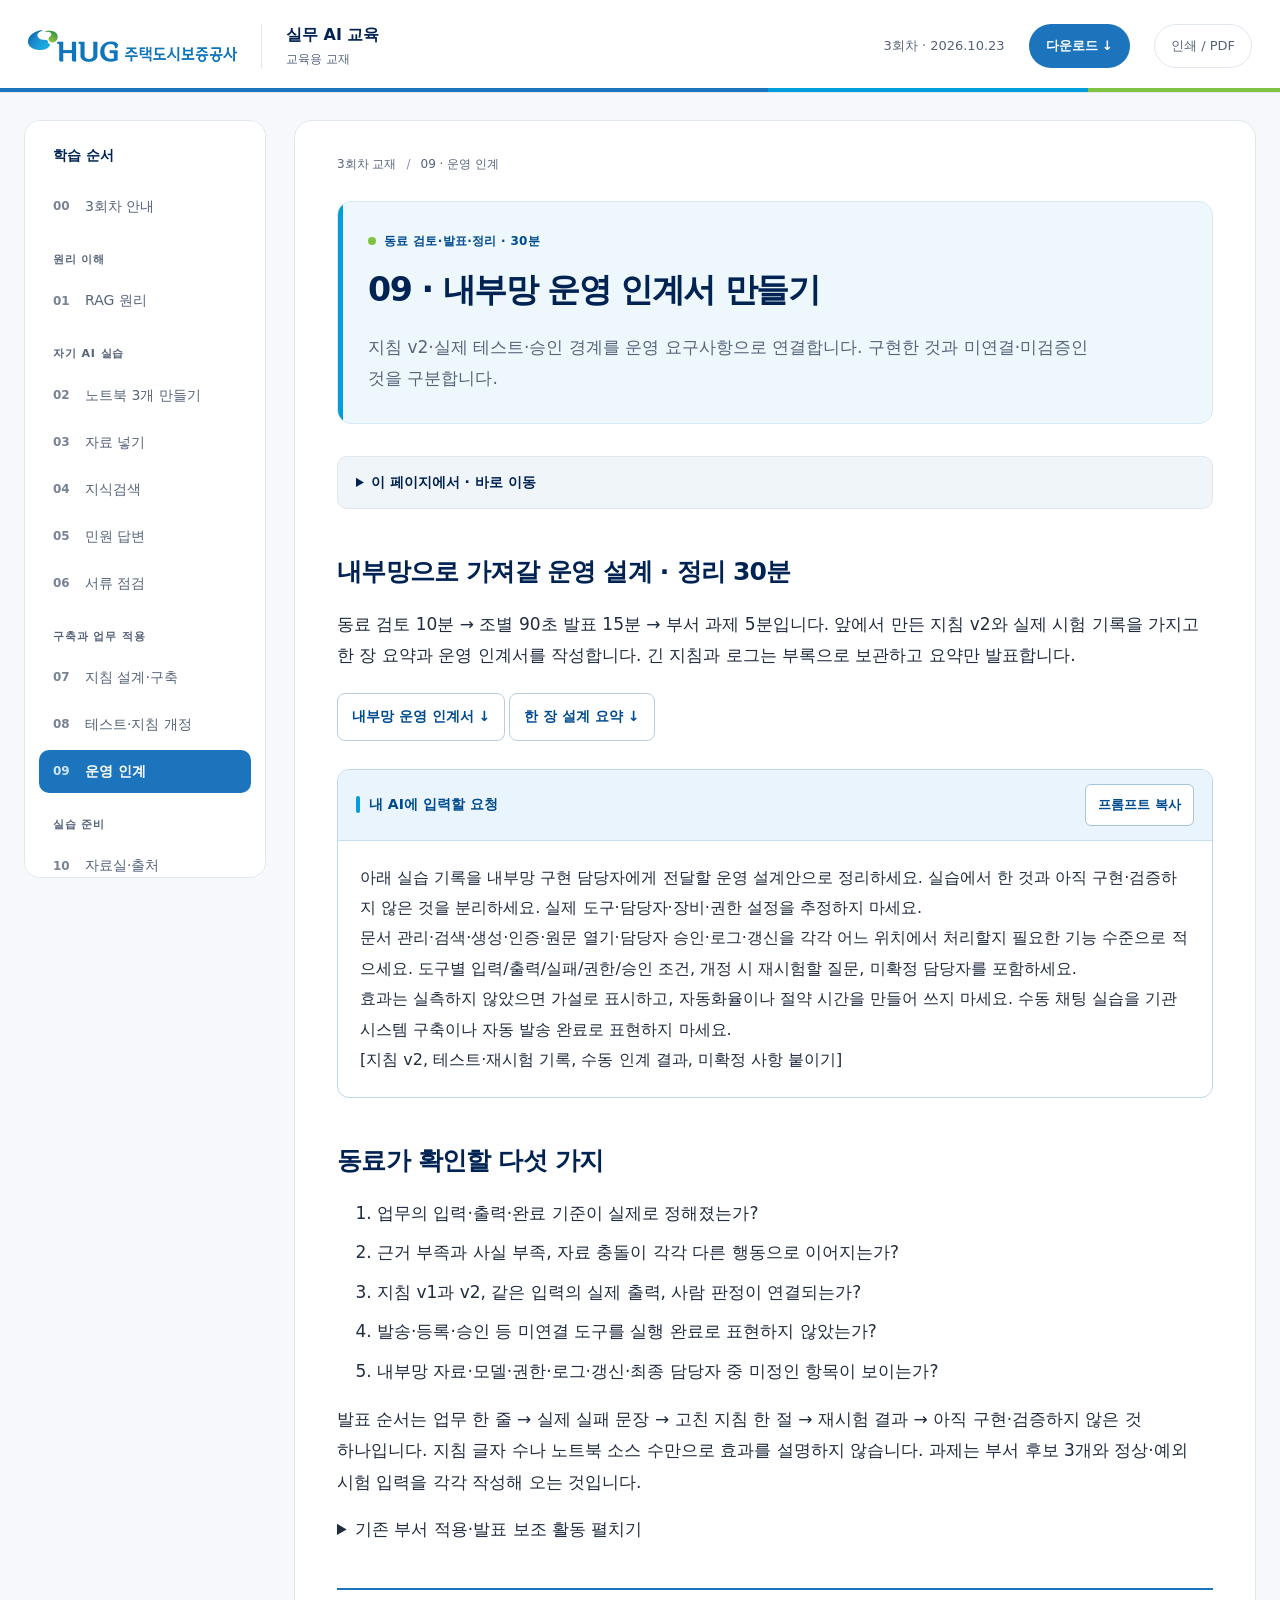
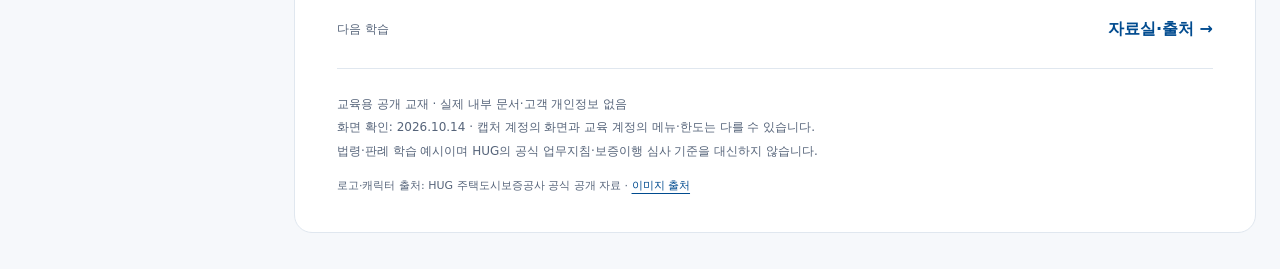
==== commit c6a1ccee: "feat: teach instruction design testing revision and operations handoff" ====
--- a/apply.html
+++ b/apply.html
@@ -1,6 +1,9 @@
-<!doctype html><html lang="ko"><head><meta charset="utf-8"><meta name="viewport" content="width=device-width,initial-scale=1"><meta name="description" content="HUG 3회차 교육용 RAG 이론·구축·평가 교재. NotebookLM에서 공개 자료로 검색과 근거 검증을 관찰합니다."><title>09 · 내부망 업무에 활용하기 | HUG 문서 기반 AI</title><link rel="stylesheet" href="assets/style.css"><script src="assets/app.js" defer></script></head><body>
+<!doctype html><html lang="ko"><head><meta charset="utf-8"><meta name="viewport" content="width=device-width,initial-scale=1"><meta name="description" content="HUG 3회차 교육용 RAG 이론·구축·평가 교재. NotebookLM에서 공개 자료로 검색과 근거 검증을 관찰합니다."><title>09 · 내부망 운영 인계서 만들기 | HUG 문서 기반 AI</title><link rel="stylesheet" href="assets/style.css"><script src="assets/app.js" defer></script></head><body>
 <a class="skip" href="#main">본문으로 이동</a><header class="top"><a class="brand" href="index.html"><img src="assets/brand/hug-logo.png" width="209" height="32" alt="HUG 주택도시보증공사"><span>실무 AI 교육<small>교육용 교재</small></span></a><span class="edition">3회차 · 2026.10.23</span><button class="download-trigger" type="button" data-download-open aria-haspopup="dialog">다운로드 ↓</button><button class="print" type="button" aria-label="인쇄 / PDF 저장">인쇄 / PDF</button></header>
-<div class="layout"><nav class="sidebar" aria-label="단원"><p class="nav-label">학습 순서</p><a href="index.html" aria-label="3회차 안내"><span class="nav-no" aria-hidden="true">00</span><span>3회차 안내</span></a><p class="nav-group">원리 이해</p><a href="concept.html" aria-label="01 · RAG 원리"><span class="nav-no" aria-hidden="true">01</span><span>RAG 원리</span></a><p class="nav-group">자기 AI 실습</p><a href="lab.html" aria-label="02 · 노트북 3개 만들기"><span class="nav-no" aria-hidden="true">02</span><span>노트북 3개 만들기</span></a><a href="start.html" aria-label="03 · 자료 넣기"><span class="nav-no" aria-hidden="true">03</span><span>자료 넣기</span></a><a href="search.html" aria-label="04 · 지식검색"><span class="nav-no" aria-hidden="true">04</span><span>지식검색</span></a><a href="complaint.html" aria-label="05 · 민원 답변"><span class="nav-no" aria-hidden="true">05</span><span>민원 답변</span></a><a href="review.html" aria-label="06 · 서류 점검"><span class="nav-no" aria-hidden="true">06</span><span>서류 점검</span></a><p class="nav-group">구축과 업무 적용</p><a href="build.html" aria-label="07 · RAG 구축"><span class="nav-no" aria-hidden="true">07</span><span>RAG 구축</span></a><a href="evaluation.html" aria-label="08 · RAG 평가"><span class="nav-no" aria-hidden="true">08</span><span>RAG 평가</span></a><a href="apply.html" aria-label="09 · 내부망 활용" aria-current="page"><span class="nav-no" aria-hidden="true">09</span><span>내부망 활용</span></a><p class="nav-group">실습 준비</p><a href="sources.html" aria-label="자료실·출처"><span class="nav-no" aria-hidden="true">10</span><span>자료실·출처</span></a><div class="nav-foot"><strong>사내 지식으로 답하는 AI</strong>자료 준비 → 검색 → 생성<br>검증 → 내부망 구축</div></nav><main id="main"><p class="breadcrumb"><a href="index.html">3회차 교재</a><b aria-hidden="true">/</b><span>09 · 내부망 활용</span></p><header class="hero"><div><p class="eyebrow">동료 검토·발표·정리 · 30분</p><h1>09 · 내부망 업무에 활용하기</h1><p class="lead">특정 서비스의 버튼보다 자료·조건·근거·검증의 순서를 가져갑니다.</p></div></header><details class="page-index"><summary>이 페이지에서 · 바로 이동</summary><nav aria-label="페이지 목차"><a href="#section-1">수업에서 만든 것을 내부 업무에 연결합니다.</a><a href="#section-2">내 질문 3개를 정리하세요.</a><a href="#section-3">과제 · 업무 후보 3개</a><a href="#section-4">수업 종료 확인</a><a href="#section-5">동료 검토·발표·정리 · 30분</a></nav></details><h2 id="section-1">수업에서 만든 것을 내부 업무에 연결합니다.</h2><div class="table-wrap" tabindex="0"><table><thead><tr><th scope="col">오늘 가져갈 것</th><th scope="col">내부 업무에서 하는 일</th></tr></thead><tbody><tr><td>자료 정리법</td><td>승인된 내부 기준자료의 시행일·버전·담당 부서를 정리</td></tr><tr><td>질문 양식</td><td>사내 허용 AI가 있다면 동일 질문을 다시 시험</td></tr><tr><td>검증 질문</td><td>정상·누락·예외·자료 밖 질문으로 결과 대조</td></tr><tr><td>답변·점검표 형식</td><td>AI가 없어도 수작업 검토와 안내 양식에 활용</td></tr></tbody></table></div><aside class="note">NotebookLM을 외부망에서 쓸 수 있다고 내부망에서도 쓸 수 있는 것은 아닙니다. 실제 내부 문서나 고객 자료를 외부 AI로 옮기지 않습니다. 내부 도구와 자료 사용 범위는 기관 담당자 확인이 필요합니다.</aside><aside class="note">내부망 RAG 설계는 <a href="build.html">구축 단원</a>과 <a href="evaluation.html">평가 단원</a>을 연결해서 작성합니다.</aside><a class="download" href="downloads/rag-design-workbook.txt" download>RAG 설계 워크북 <span aria-hidden="true">↓</span></a><h2 id="section-2">내 질문 3개를 정리하세요.</h2><ol><li>지식검색 질문: 자료 범위·조건·인용을 포함합니다.</li><li>민원 답변 질문: 고객용 초안과 내부 확인 메모를 분리합니다.</li><li>서류 점검 질문: 기준·원문값·상태·추가 확인을 포함합니다.</li></ol><p>프롬프트와 함께 어떤 자료로 검증했는지, 틀린 답을 어떻게 고쳤는지도 남기세요.</p><a class="download" href="downloads/prompts.txt" download>실습 프롬프트 전체 <span aria-hidden="true">↓</span></a><a class="download" href="downloads/department-template.txt" download>내부망 적용 메모 양식 <span aria-hidden="true">↓</span></a><h2 id="section-3">과제 · 업무 후보 3개</h2><p>업무명, 필요한 자료, 원하는 출력, 사람이 확인할 부분, 내부에서 사용 가능한 도구를 적어오세요. 실제 내부 내용은 기관이 허용한 환경에서 작성하고 GitHub나 공개 노트북에 올리지 않습니다.</p><h2 id="section-4">수업 종료 확인</h2><div class="checklist"><label><input type="checkbox"> 질문 3개에 목적·조건·출력·확인 필요 처리를 넣었다.</label><label><input type="checkbox"> 핵심 문장 3개의 인용 원문을 직접 대조했다.</label><label><input type="checkbox"> 자료가 없는 질문을 확정 답변으로 바꾸지 않았다.</label><label><input type="checkbox"> 내부에서 활용할 업무 후보를 적었다.</label></div><p class="small">체크는 현재 페이지에서만 유지됩니다. 결과물은 별도 파일로 저장하세요.</p><h2 id="section-5">동료 검토·발표·정리 · 30분</h2><p>서로의 설계 초안을 10분간 검토합니다. “이 사용자가 이 문서를 읽어도 되는가?”, “개정되면 어디를 바꾸는가?”, “근거가 없으면 어떻게 답하는가?”에 답할 수 있는지 봅니다.</p><p>발표는 15분입니다. 약 30명·3인 10개 조라면 조별 90초로 운영합니다. 인원이 다르면 조 수에 맞춰 시간을 나눕니다. 업무와 사용자 → 검색/생성 흐름 → 발견한 실패 → 내부 적용 전 확인할 사항 순서로 설명합니다. 마지막 5분에는 업무 후보 3개 과제를 안내합니다.</p><div class="table-wrap" tabindex="0"><table><thead><tr><th scope="col">동료 검토 항목</th><th scope="col">통과 기준</th></tr></thead><tbody><tr><td>자료와 질문</td><td>필수 근거와 질문이 연결됨</td></tr><tr><td>검색과 생성</td><td>후보·전달 근거·답변을 구분함</td></tr><tr><td>권한과 버전</td><td>확인 위치와 갱신 범위가 있음</td></tr><tr><td>평가와 보류</td><td>정상/예외 질문과 확인 필요 규칙이 있음</td></tr></tbody></table></div>
+<div class="layout"><nav class="sidebar" aria-label="단원"><p class="nav-label">학습 순서</p><a href="index.html" aria-label="3회차 안내"><span class="nav-no" aria-hidden="true">00</span><span>3회차 안내</span></a><p class="nav-group">원리 이해</p><a href="concept.html" aria-label="01 · RAG 원리"><span class="nav-no" aria-hidden="true">01</span><span>RAG 원리</span></a><p class="nav-group">자기 AI 실습</p><a href="lab.html" aria-label="02 · 노트북 3개 만들기"><span class="nav-no" aria-hidden="true">02</span><span>노트북 3개 만들기</span></a><a href="start.html" aria-label="03 · 자료 넣기"><span class="nav-no" aria-hidden="true">03</span><span>자료 넣기</span></a><a href="search.html" aria-label="04 · 지식검색"><span class="nav-no" aria-hidden="true">04</span><span>지식검색</span></a><a href="complaint.html" aria-label="05 · 민원 답변"><span class="nav-no" aria-hidden="true">05</span><span>민원 답변</span></a><a href="review.html" aria-label="06 · 서류 점검"><span class="nav-no" aria-hidden="true">06</span><span>서류 점검</span></a><p class="nav-group">구축과 업무 적용</p><a href="build.html" aria-label="07 · 지침 설계·구축"><span class="nav-no" aria-hidden="true">07</span><span>지침 설계·구축</span></a><a href="evaluation.html" aria-label="08 · 테스트·지침 개정"><span class="nav-no" aria-hidden="true">08</span><span>테스트·지침 개정</span></a><a href="apply.html" aria-label="09 · 운영 인계" aria-current="page"><span class="nav-no" aria-hidden="true">09</span><span>운영 인계</span></a><p class="nav-group">실습 준비</p><a href="sources.html" aria-label="자료실·출처"><span class="nav-no" aria-hidden="true">10</span><span>자료실·출처</span></a><div class="nav-foot"><strong>사내 지식으로 답하는 AI</strong>자료 준비 → 검색 → 생성<br>검증 → 내부망 구축</div></nav><main id="main"><p class="breadcrumb"><a href="index.html">3회차 교재</a><b aria-hidden="true">/</b><span>09 · 운영 인계</span></p><header class="hero"><div><p class="eyebrow">동료 검토·발표·정리 · 30분</p><h1>09 · 내부망 운영 인계서 만들기</h1><p class="lead">지침 v2·실제 테스트·승인 경계를 운영 요구사항으로 연결합니다. 구현한 것과 미연결·미검증인 것을 구분합니다.</p></div></header><details class="page-index"><summary>이 페이지에서 · 바로 이동</summary><nav aria-label="페이지 목차"><a href="#section-1">내부망으로 가져갈 운영 설계 · 정리 30분</a><a href="#section-2">동료가 확인할 다섯 가지</a><a href="#section-3">수업에서 만든 것을 내부 업무에 연결합니다.</a><a href="#section-4">내 질문 3개를 정리하세요.</a><a href="#section-5">과제 · 업무 후보 3개</a><a href="#section-6">수업 종료 확인</a><a href="#section-7">동료 검토·발표·정리 · 30분</a></nav></details><h2 id="section-1">내부망으로 가져갈 운영 설계 · 정리 30분</h2><p>동료 검토 10분 → 조별 90초 발표 15분 → 부서 과제 5분입니다. 앞에서 만든 지침 v2와 실제 시험 기록을 가지고 한 장 요약과 운영 인계서를 작성합니다. 긴 지침과 로그는 부록으로 보관하고 요약만 발표합니다.</p><a class="download" href="downloads/agent-workshop/10_operations-handoff.txt" download>내부망 운영 인계서 ↓</a><a class="download" href="downloads/agent-workshop/13_one-page-design.txt" download>한 장 설계 요약 ↓</a><div class="prompt"><div class="prompt-bar"><strong>내 AI에 입력할 요청</strong><button type="button" class="copy" data-copy="agent-handoff">프롬프트 복사</button></div><pre id="agent-handoff">아래 실습 기록을 내부망 구현 담당자에게 전달할 운영 설계안으로 정리하세요. 실습에서 한 것과 아직 구현·검증하지 않은 것을 분리하세요. 실제 도구·담당자·장비·권한 설정을 추정하지 마세요.
+문서 관리·검색·생성·인증·원문 열기·담당자 승인·로그·갱신을 각각 어느 위치에서 처리할지 필요한 기능 수준으로 적으세요. 도구별 입력/출력/실패/권한/승인 조건, 개정 시 재시험할 질문, 미확정 담당자를 포함하세요.
+효과는 실측하지 않았으면 가설로 표시하고, 자동화율이나 절약 시간을 만들어 쓰지 마세요. 수동 채팅 실습을 기관 시스템 구축이나 자동 발송 완료로 표현하지 마세요.
+[지침 v2, 테스트·재시험 기록, 수동 인계 결과, 미확정 사항 붙이기]</pre><span class="copy-state" role="status" aria-live="polite"></span></div><h2 id="section-2">동료가 확인할 다섯 가지</h2><ol><li>업무의 입력·출력·완료 기준이 실제로 정해졌는가?</li><li>근거 부족과 사실 부족, 자료 충돌이 각각 다른 행동으로 이어지는가?</li><li>지침 v1과 v2, 같은 입력의 실제 출력, 사람 판정이 연결되는가?</li><li>발송·등록·승인 등 미연결 도구를 실행 완료로 표현하지 않았는가?</li><li>내부망 자료·모델·권한·로그·갱신·최종 담당자 중 미정인 항목이 보이는가?</li></ol><p>발표 순서는 업무 한 줄 → 실제 실패 문장 → 고친 지침 한 절 → 재시험 결과 → 아직 구현·검증하지 않은 것 하나입니다. 지침 글자 수나 노트북 소스 수만으로 효과를 설명하지 않습니다. 과제는 부서 후보 3개와 정상·예외 시험 입력을 각각 작성해 오는 것입니다.</p><details><summary>기존 부서 적용·발표 보조 활동 펼치기</summary><h2 id="section-3">수업에서 만든 것을 내부 업무에 연결합니다.</h2><div class="table-wrap" tabindex="0"><table><thead><tr><th scope="col">오늘 가져갈 것</th><th scope="col">내부 업무에서 하는 일</th></tr></thead><tbody><tr><td>자료 정리법</td><td>승인된 내부 기준자료의 시행일·버전·담당 부서를 정리</td></tr><tr><td>질문 양식</td><td>사내 허용 AI가 있다면 동일 질문을 다시 시험</td></tr><tr><td>검증 질문</td><td>정상·누락·예외·자료 밖 질문으로 결과 대조</td></tr><tr><td>답변·점검표 형식</td><td>AI가 없어도 수작업 검토와 안내 양식에 활용</td></tr></tbody></table></div><aside class="note">NotebookLM을 외부망에서 쓸 수 있다고 내부망에서도 쓸 수 있는 것은 아닙니다. 실제 내부 문서나 고객 자료를 외부 AI로 옮기지 않습니다. 내부 도구와 자료 사용 범위는 기관 담당자 확인이 필요합니다.</aside><aside class="note">내부망 RAG 설계는 <a href="build.html">구축 단원</a>과 <a href="evaluation.html">평가 단원</a>을 연결해서 작성합니다.</aside><a class="download" href="downloads/rag-design-workbook.txt" download>RAG 설계 워크북 <span aria-hidden="true">↓</span></a><h2 id="section-4">내 질문 3개를 정리하세요.</h2><ol><li>지식검색 질문: 자료 범위·조건·인용을 포함합니다.</li><li>민원 답변 질문: 고객용 초안과 내부 확인 메모를 분리합니다.</li><li>서류 점검 질문: 기준·원문값·상태·추가 확인을 포함합니다.</li></ol><p>프롬프트와 함께 어떤 자료로 검증했는지, 틀린 답을 어떻게 고쳤는지도 남기세요.</p><a class="download" href="downloads/prompts.txt" download>실습 프롬프트 전체 <span aria-hidden="true">↓</span></a><a class="download" href="downloads/department-template.txt" download>내부망 적용 메모 양식 <span aria-hidden="true">↓</span></a><h2 id="section-5">과제 · 업무 후보 3개</h2><p>업무명, 필요한 자료, 원하는 출력, 사람이 확인할 부분, 내부에서 사용 가능한 도구를 적어오세요. 실제 내부 내용은 기관이 허용한 환경에서 작성하고 GitHub나 공개 노트북에 올리지 않습니다.</p><h2 id="section-6">수업 종료 확인</h2><div class="checklist"><label><input type="checkbox"> 질문 3개에 목적·조건·출력·확인 필요 처리를 넣었다.</label><label><input type="checkbox"> 핵심 문장 3개의 인용 원문을 직접 대조했다.</label><label><input type="checkbox"> 자료가 없는 질문을 확정 답변으로 바꾸지 않았다.</label><label><input type="checkbox"> 내부에서 활용할 업무 후보를 적었다.</label></div><p class="small">체크는 현재 페이지에서만 유지됩니다. 결과물은 별도 파일로 저장하세요.</p><h2 id="section-7">동료 검토·발표·정리 · 30분</h2><p>서로의 설계 초안을 10분간 검토합니다. “이 사용자가 이 문서를 읽어도 되는가?”, “개정되면 어디를 바꾸는가?”, “근거가 없으면 어떻게 답하는가?”에 답할 수 있는지 봅니다.</p><p>발표는 15분입니다. 약 30명·3인 10개 조라면 조별 90초로 운영합니다. 인원이 다르면 조 수에 맞춰 시간을 나눕니다. 업무와 사용자 → 검색/생성 흐름 → 발견한 실패 → 내부 적용 전 확인할 사항 순서로 설명합니다. 마지막 5분에는 업무 후보 3개 과제를 안내합니다.</p><div class="table-wrap" tabindex="0"><table><thead><tr><th scope="col">동료 검토 항목</th><th scope="col">통과 기준</th></tr></thead><tbody><tr><td>자료와 질문</td><td>필수 근거와 질문이 연결됨</td></tr><tr><td>검색과 생성</td><td>후보·전달 근거·답변을 구분함</td></tr><tr><td>권한과 버전</td><td>확인 위치와 갱신 범위가 있음</td></tr><tr><td>평가와 보류</td><td>정상/예외 질문과 확인 필요 규칙이 있음</td></tr></tbody></table></div></details>
 <div class="next"><span>다음 학습</span><a href="sources.html">자료실·출처 →</a></div><footer>교육용 공개 교재 · 실제 내부 문서·고객 개인정보 없음<br>화면 확인: 2026.10.14 · 캡처 계정의 화면과 교육 계정의 메뉴·한도는 다를 수 있습니다.<br>법령·판례 학습 예시이며 HUG의 공식 업무지침·보증이행 심사 기준을 대신하지 않습니다.<span class="brand-credit">로고·캐릭터 출처: HUG 주택도시보증공사 공식 공개 자료 · <a href="BRAND_CREDITS.md">이미지 출처</a></span></footer></main></div>
-<dialog class="download-dialog" id="download-dialog" aria-labelledby="download-title"><div class="download-top"><div><p class="eyebrow">HUG 실무 AI 교육 · 3회차</p><h2 id="download-title">교재와 실습자료 다운로드</h2></div><button type="button" data-download-close aria-label="다운로드 창 닫기">닫기 ×</button></div><p class="download-intro">PDF로 복습하고, 자료와 질문은 본인의 AI에서 사용하세요.</p><section class="download-pdf"><span class="download-type">PDF 교재</span><h3>6시간 전체 학습 교재</h3><p>11개 단원 · 표지와 목차 · 이론과 실습 · 실제 화면 캡처</p><p class="download-meta">60쪽 · 5.0 MB · 2026-10-21 갱신</p><div class="download-actions"><a class="primary" href="downloads/HUG_RAG_6hours_workbook.pdf" download>PDF 내려받기 ↓</a><a href="downloads/HUG_RAG_6hours_workbook.pdf" target="_blank" rel="noopener">PDF 미리보기 ↗</a></div></section><div class="notebook-cards"><section><p class="eyebrow">NOTEBOOK A</p><h3>직원용 지식검색</h3><p>원문 TXT <strong>45개</strong><br>목록 CSV · 역할 지시문 · 실습 질문 · 기록지</p><a class="download" href="downloads/notebooks/HUG_Notebook_A_45_sources.zip" download>노트북 A · 45개 ZIP ↓</a><p class="small">ZIP 0.64 MB</p></section><section><p class="eyebrow">NOTEBOOK B</p><h3>민원 답변 지원</h3><p>원문 TXT <strong>45개</strong><br>목록 CSV · 역할 지시문 · 실습 질문 · 기록지</p><a class="download" href="downloads/notebooks/HUG_Notebook_B_45_sources.zip" download>노트북 B · 45개 ZIP ↓</a><p class="small">ZIP 0.55 MB</p></section><section><p class="eyebrow">NOTEBOOK C</p><h3>서류 검토 지원</h3><p>원문 TXT <strong>45개</strong><br>목록 CSV · 역할 지시문 · 실습 질문 · 기록지</p><a class="download" href="downloads/notebooks/HUG_Notebook_C_45_sources.zip" download>노트북 C · 45개 ZIP ↓</a><p class="small">ZIP 0.67 MB</p></section></div><div class="download-materials"><section><h3>추가 비교용 가상 자료</h3><p>비교용 자료·실행 질문·결과 기록지</p><a class="download" href="downloads/rag-own-ai-practice.zip" download>실습자료 ZIP ↓</a></section><section><h3>기존 소수 자료 리허설</h3><p>원문 URL·읽기 파일·가상 문의와 목록</p><a class="download" href="downloads/practice-data.zip" download>공개 자료 ZIP ↓</a></section></div><div class="download-bottom"><a href="sources.html">전체 자료실 보기 →</a><button class="download-print" type="button">현재 단원 인쇄 / PDF 저장</button></div><p class="small">PDF는 제작 시점의 교재입니다. 최신 수정 내용과 복사 기능은 웹 교재에서 확인하세요.</p></dialog>
+<dialog class="download-dialog" id="download-dialog" aria-labelledby="download-title"><div class="download-top"><div><p class="eyebrow">HUG 실무 AI 교육 · 3회차</p><h2 id="download-title">교재와 실습자료 다운로드</h2></div><button type="button" data-download-close aria-label="다운로드 창 닫기">닫기 ×</button></div><p class="download-intro">PDF로 복습하고, 자료와 질문은 본인의 AI에서 사용하세요.</p><section class="download-pdf"><span class="download-type">PDF 교재</span><h3>6시간 전체 학습 교재</h3><p>11개 단원 · 표지와 목차 · 이론과 실습 · 실제 화면 캡처</p><p class="download-meta">76쪽 · 5.1 MB · 2026-10-21 갱신</p><div class="download-actions"><a class="primary" href="downloads/HUG_RAG_6hours_workbook.pdf" download>PDF 내려받기 ↓</a><a href="downloads/HUG_RAG_6hours_workbook.pdf" target="_blank" rel="noopener">PDF 미리보기 ↗</a></div></section><section class="download-pdf"><h3>업무 지침 설계·테스트 실습</h3><p>복합 요구서 · 12절 지침 · 가상 문의 12건 · 빈 평가표 · 운영 인계서</p><a class="download" href="downloads/rag-agent-workshop.zip" download>실습 14개 파일 ZIP ↓</a></section><div class="notebook-cards"><section><p class="eyebrow">NOTEBOOK A</p><h3>직원용 지식검색</h3><p>원문 TXT <strong>45개</strong><br>목록 CSV · 역할 지시문 · 실습 질문 · 기록지</p><a class="download" href="downloads/notebooks/HUG_Notebook_A_45_sources.zip" download>노트북 A · 45개 ZIP ↓</a><p class="small">ZIP 0.64 MB</p></section><section><p class="eyebrow">NOTEBOOK B</p><h3>민원 답변 지원</h3><p>원문 TXT <strong>45개</strong><br>목록 CSV · 역할 지시문 · 실습 질문 · 기록지</p><a class="download" href="downloads/notebooks/HUG_Notebook_B_45_sources.zip" download>노트북 B · 45개 ZIP ↓</a><p class="small">ZIP 0.55 MB</p></section><section><p class="eyebrow">NOTEBOOK C</p><h3>서류 검토 지원</h3><p>원문 TXT <strong>45개</strong><br>목록 CSV · 역할 지시문 · 실습 질문 · 기록지</p><a class="download" href="downloads/notebooks/HUG_Notebook_C_45_sources.zip" download>노트북 C · 45개 ZIP ↓</a><p class="small">ZIP 0.67 MB</p></section></div><div class="download-materials"><section><h3>추가 비교용 가상 자료</h3><p>비교용 자료·실행 질문·결과 기록지</p><a class="download" href="downloads/rag-own-ai-practice.zip" download>실습자료 ZIP ↓</a></section><section><h3>기존 소수 자료 리허설</h3><p>원문 URL·읽기 파일·가상 문의와 목록</p><a class="download" href="downloads/practice-data.zip" download>공개 자료 ZIP ↓</a></section></div><div class="download-bottom"><a href="sources.html">전체 자료실 보기 →</a><button class="download-print" type="button">현재 단원 인쇄 / PDF 저장</button></div><p class="small">PDF는 제작 시점의 교재입니다. 최신 수정 내용과 복사 기능은 웹 교재에서 확인하세요.</p></dialog>
 <dialog class="viewer" aria-labelledby="viewer-title"><div class="viewer-top"><h2 class="viewer-title" id="viewer-title">실제 실행 화면</h2><div class="viewer-tools"><button type="button" data-previous aria-label="이전 화면">← 이전</button><button type="button" data-next aria-label="다음 화면">다음 →</button><button type="button" data-zoom aria-pressed="false">원본 크기</button><button type="button" data-close aria-label="화면 확대 닫기">닫기 ×</button></div></div><div class="viewer-frame"><img alt="선택한 실제 실행 화면"></div><p class="viewer-caption"></p></dialog></body></html>
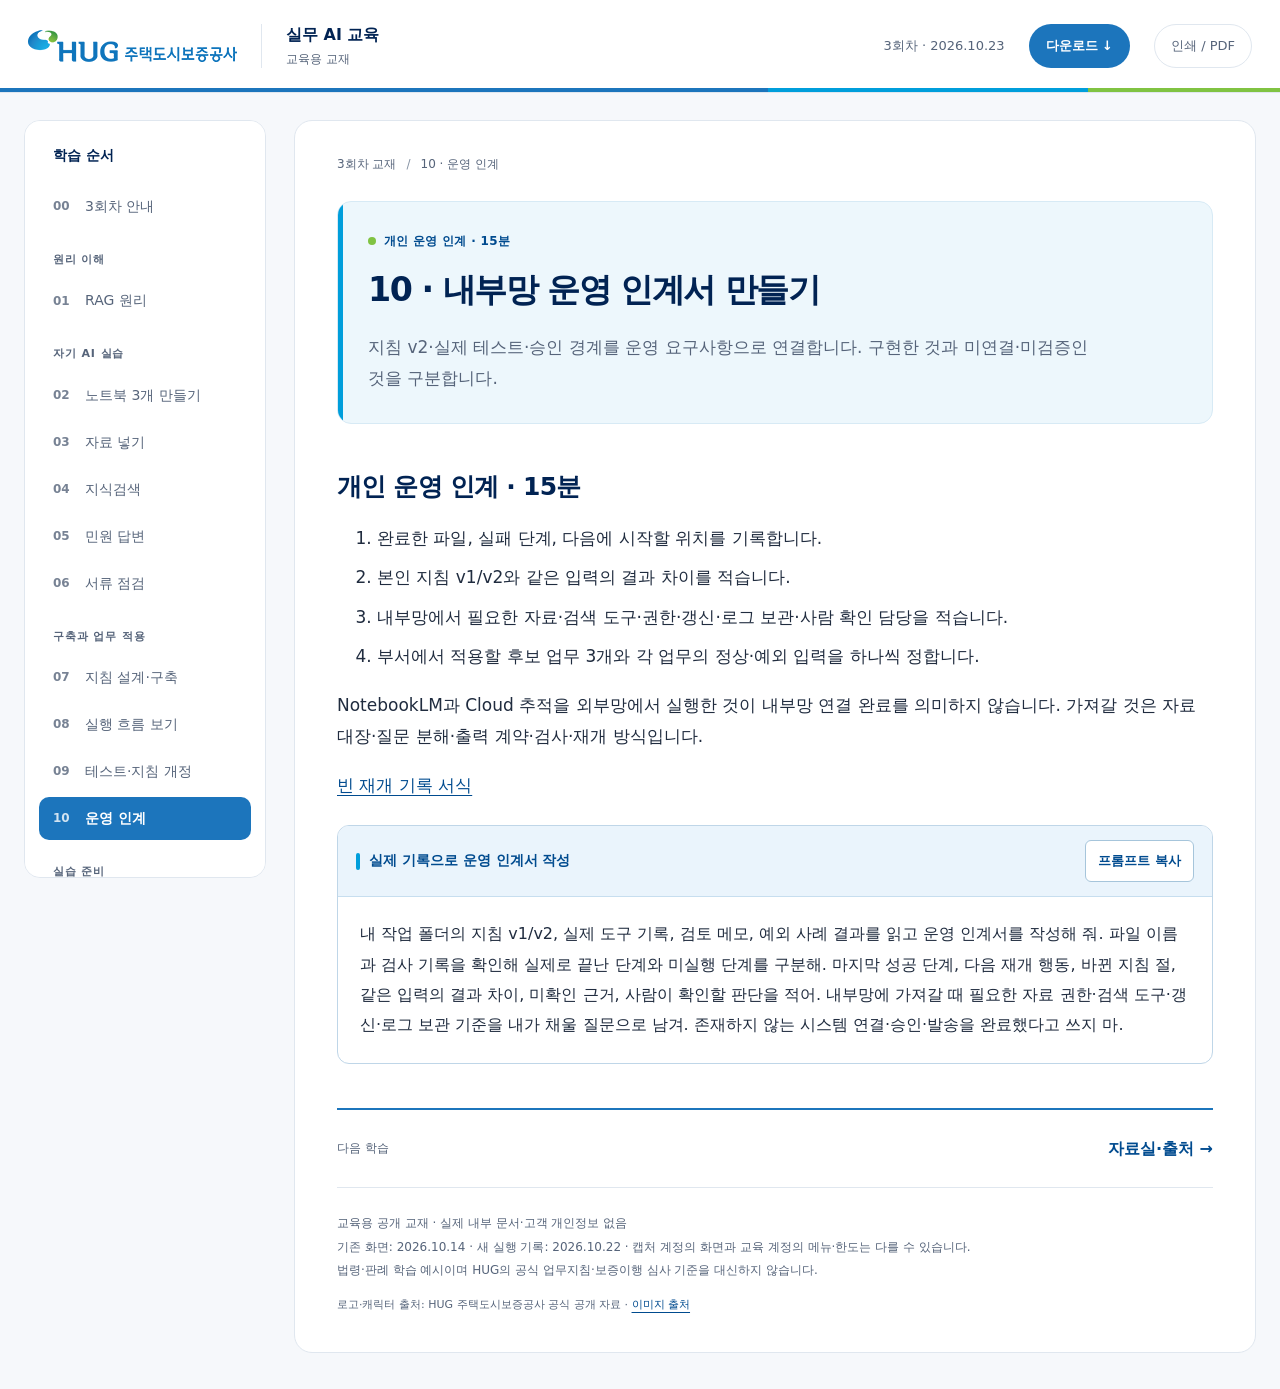
==== commit a8d2dd13: "feat: add personal harness workshop with live Langfuse traces" ====
--- a/apply.html
+++ b/apply.html
@@ -1,9 +1,6 @@
-<!doctype html><html lang="ko"><head><meta charset="utf-8"><meta name="viewport" content="width=device-width,initial-scale=1"><meta name="description" content="HUG 3회차 교육용 RAG 이론·구축·평가 교재. NotebookLM에서 공개 자료로 검색과 근거 검증을 관찰합니다."><title>09 · 내부망 운영 인계서 만들기 | HUG 문서 기반 AI</title><link rel="stylesheet" href="assets/style.css"><script src="assets/app.js" defer></script></head><body>
+<!doctype html><html lang="ko"><head><meta charset="utf-8"><meta name="viewport" content="width=device-width,initial-scale=1"><meta name="description" content="HUG 3회차 교육용 RAG 이론·구축·평가 교재. NotebookLM에서 공개 자료로 검색과 근거 검증을 관찰합니다."><title>10 · 내부망 운영 인계서 만들기 | HUG 문서 기반 AI</title><link rel="stylesheet" href="assets/style.css"><script src="assets/app.js" defer></script></head><body>
 <a class="skip" href="#main">본문으로 이동</a><header class="top"><a class="brand" href="index.html"><img src="assets/brand/hug-logo.png" width="209" height="32" alt="HUG 주택도시보증공사"><span>실무 AI 교육<small>교육용 교재</small></span></a><span class="edition">3회차 · 2026.10.23</span><button class="download-trigger" type="button" data-download-open aria-haspopup="dialog">다운로드 ↓</button><button class="print" type="button" aria-label="인쇄 / PDF 저장">인쇄 / PDF</button></header>
-<div class="layout"><nav class="sidebar" aria-label="단원"><p class="nav-label">학습 순서</p><a href="index.html" aria-label="3회차 안내"><span class="nav-no" aria-hidden="true">00</span><span>3회차 안내</span></a><p class="nav-group">원리 이해</p><a href="concept.html" aria-label="01 · RAG 원리"><span class="nav-no" aria-hidden="true">01</span><span>RAG 원리</span></a><p class="nav-group">자기 AI 실습</p><a href="lab.html" aria-label="02 · 노트북 3개 만들기"><span class="nav-no" aria-hidden="true">02</span><span>노트북 3개 만들기</span></a><a href="start.html" aria-label="03 · 자료 넣기"><span class="nav-no" aria-hidden="true">03</span><span>자료 넣기</span></a><a href="search.html" aria-label="04 · 지식검색"><span class="nav-no" aria-hidden="true">04</span><span>지식검색</span></a><a href="complaint.html" aria-label="05 · 민원 답변"><span class="nav-no" aria-hidden="true">05</span><span>민원 답변</span></a><a href="review.html" aria-label="06 · 서류 점검"><span class="nav-no" aria-hidden="true">06</span><span>서류 점검</span></a><p class="nav-group">구축과 업무 적용</p><a href="build.html" aria-label="07 · 지침 설계·구축"><span class="nav-no" aria-hidden="true">07</span><span>지침 설계·구축</span></a><a href="evaluation.html" aria-label="08 · 테스트·지침 개정"><span class="nav-no" aria-hidden="true">08</span><span>테스트·지침 개정</span></a><a href="apply.html" aria-label="09 · 운영 인계" aria-current="page"><span class="nav-no" aria-hidden="true">09</span><span>운영 인계</span></a><p class="nav-group">실습 준비</p><a href="sources.html" aria-label="자료실·출처"><span class="nav-no" aria-hidden="true">10</span><span>자료실·출처</span></a><div class="nav-foot"><strong>사내 지식으로 답하는 AI</strong>자료 준비 → 검색 → 생성<br>검증 → 내부망 구축</div></nav><main id="main"><p class="breadcrumb"><a href="index.html">3회차 교재</a><b aria-hidden="true">/</b><span>09 · 운영 인계</span></p><header class="hero"><div><p class="eyebrow">동료 검토·발표·정리 · 30분</p><h1>09 · 내부망 운영 인계서 만들기</h1><p class="lead">지침 v2·실제 테스트·승인 경계를 운영 요구사항으로 연결합니다. 구현한 것과 미연결·미검증인 것을 구분합니다.</p></div></header><details class="page-index"><summary>이 페이지에서 · 바로 이동</summary><nav aria-label="페이지 목차"><a href="#section-1">내부망으로 가져갈 운영 설계 · 정리 30분</a><a href="#section-2">동료가 확인할 다섯 가지</a><a href="#section-3">수업에서 만든 것을 내부 업무에 연결합니다.</a><a href="#section-4">내 질문 3개를 정리하세요.</a><a href="#section-5">과제 · 업무 후보 3개</a><a href="#section-6">수업 종료 확인</a><a href="#section-7">동료 검토·발표·정리 · 30분</a></nav></details><h2 id="section-1">내부망으로 가져갈 운영 설계 · 정리 30분</h2><p>동료 검토 10분 → 조별 90초 발표 15분 → 부서 과제 5분입니다. 앞에서 만든 지침 v2와 실제 시험 기록을 가지고 한 장 요약과 운영 인계서를 작성합니다. 긴 지침과 로그는 부록으로 보관하고 요약만 발표합니다.</p><a class="download" href="downloads/agent-workshop/10_operations-handoff.txt" download>내부망 운영 인계서 ↓</a><a class="download" href="downloads/agent-workshop/13_one-page-design.txt" download>한 장 설계 요약 ↓</a><div class="prompt"><div class="prompt-bar"><strong>내 AI에 입력할 요청</strong><button type="button" class="copy" data-copy="agent-handoff">프롬프트 복사</button></div><pre id="agent-handoff">아래 실습 기록을 내부망 구현 담당자에게 전달할 운영 설계안으로 정리하세요. 실습에서 한 것과 아직 구현·검증하지 않은 것을 분리하세요. 실제 도구·담당자·장비·권한 설정을 추정하지 마세요.
-문서 관리·검색·생성·인증·원문 열기·담당자 승인·로그·갱신을 각각 어느 위치에서 처리할지 필요한 기능 수준으로 적으세요. 도구별 입력/출력/실패/권한/승인 조건, 개정 시 재시험할 질문, 미확정 담당자를 포함하세요.
-효과는 실측하지 않았으면 가설로 표시하고, 자동화율이나 절약 시간을 만들어 쓰지 마세요. 수동 채팅 실습을 기관 시스템 구축이나 자동 발송 완료로 표현하지 마세요.
-[지침 v2, 테스트·재시험 기록, 수동 인계 결과, 미확정 사항 붙이기]</pre><span class="copy-state" role="status" aria-live="polite"></span></div><h2 id="section-2">동료가 확인할 다섯 가지</h2><ol><li>업무의 입력·출력·완료 기준이 실제로 정해졌는가?</li><li>근거 부족과 사실 부족, 자료 충돌이 각각 다른 행동으로 이어지는가?</li><li>지침 v1과 v2, 같은 입력의 실제 출력, 사람 판정이 연결되는가?</li><li>발송·등록·승인 등 미연결 도구를 실행 완료로 표현하지 않았는가?</li><li>내부망 자료·모델·권한·로그·갱신·최종 담당자 중 미정인 항목이 보이는가?</li></ol><p>발표 순서는 업무 한 줄 → 실제 실패 문장 → 고친 지침 한 절 → 재시험 결과 → 아직 구현·검증하지 않은 것 하나입니다. 지침 글자 수나 노트북 소스 수만으로 효과를 설명하지 않습니다. 과제는 부서 후보 3개와 정상·예외 시험 입력을 각각 작성해 오는 것입니다.</p><details><summary>기존 부서 적용·발표 보조 활동 펼치기</summary><h2 id="section-3">수업에서 만든 것을 내부 업무에 연결합니다.</h2><div class="table-wrap" tabindex="0"><table><thead><tr><th scope="col">오늘 가져갈 것</th><th scope="col">내부 업무에서 하는 일</th></tr></thead><tbody><tr><td>자료 정리법</td><td>승인된 내부 기준자료의 시행일·버전·담당 부서를 정리</td></tr><tr><td>질문 양식</td><td>사내 허용 AI가 있다면 동일 질문을 다시 시험</td></tr><tr><td>검증 질문</td><td>정상·누락·예외·자료 밖 질문으로 결과 대조</td></tr><tr><td>답변·점검표 형식</td><td>AI가 없어도 수작업 검토와 안내 양식에 활용</td></tr></tbody></table></div><aside class="note">NotebookLM을 외부망에서 쓸 수 있다고 내부망에서도 쓸 수 있는 것은 아닙니다. 실제 내부 문서나 고객 자료를 외부 AI로 옮기지 않습니다. 내부 도구와 자료 사용 범위는 기관 담당자 확인이 필요합니다.</aside><aside class="note">내부망 RAG 설계는 <a href="build.html">구축 단원</a>과 <a href="evaluation.html">평가 단원</a>을 연결해서 작성합니다.</aside><a class="download" href="downloads/rag-design-workbook.txt" download>RAG 설계 워크북 <span aria-hidden="true">↓</span></a><h2 id="section-4">내 질문 3개를 정리하세요.</h2><ol><li>지식검색 질문: 자료 범위·조건·인용을 포함합니다.</li><li>민원 답변 질문: 고객용 초안과 내부 확인 메모를 분리합니다.</li><li>서류 점검 질문: 기준·원문값·상태·추가 확인을 포함합니다.</li></ol><p>프롬프트와 함께 어떤 자료로 검증했는지, 틀린 답을 어떻게 고쳤는지도 남기세요.</p><a class="download" href="downloads/prompts.txt" download>실습 프롬프트 전체 <span aria-hidden="true">↓</span></a><a class="download" href="downloads/department-template.txt" download>내부망 적용 메모 양식 <span aria-hidden="true">↓</span></a><h2 id="section-5">과제 · 업무 후보 3개</h2><p>업무명, 필요한 자료, 원하는 출력, 사람이 확인할 부분, 내부에서 사용 가능한 도구를 적어오세요. 실제 내부 내용은 기관이 허용한 환경에서 작성하고 GitHub나 공개 노트북에 올리지 않습니다.</p><h2 id="section-6">수업 종료 확인</h2><div class="checklist"><label><input type="checkbox"> 질문 3개에 목적·조건·출력·확인 필요 처리를 넣었다.</label><label><input type="checkbox"> 핵심 문장 3개의 인용 원문을 직접 대조했다.</label><label><input type="checkbox"> 자료가 없는 질문을 확정 답변으로 바꾸지 않았다.</label><label><input type="checkbox"> 내부에서 활용할 업무 후보를 적었다.</label></div><p class="small">체크는 현재 페이지에서만 유지됩니다. 결과물은 별도 파일로 저장하세요.</p><h2 id="section-7">동료 검토·발표·정리 · 30분</h2><p>서로의 설계 초안을 10분간 검토합니다. “이 사용자가 이 문서를 읽어도 되는가?”, “개정되면 어디를 바꾸는가?”, “근거가 없으면 어떻게 답하는가?”에 답할 수 있는지 봅니다.</p><p>발표는 15분입니다. 약 30명·3인 10개 조라면 조별 90초로 운영합니다. 인원이 다르면 조 수에 맞춰 시간을 나눕니다. 업무와 사용자 → 검색/생성 흐름 → 발견한 실패 → 내부 적용 전 확인할 사항 순서로 설명합니다. 마지막 5분에는 업무 후보 3개 과제를 안내합니다.</p><div class="table-wrap" tabindex="0"><table><thead><tr><th scope="col">동료 검토 항목</th><th scope="col">통과 기준</th></tr></thead><tbody><tr><td>자료와 질문</td><td>필수 근거와 질문이 연결됨</td></tr><tr><td>검색과 생성</td><td>후보·전달 근거·답변을 구분함</td></tr><tr><td>권한과 버전</td><td>확인 위치와 갱신 범위가 있음</td></tr><tr><td>평가와 보류</td><td>정상/예외 질문과 확인 필요 규칙이 있음</td></tr></tbody></table></div></details>
-<div class="next"><span>다음 학습</span><a href="sources.html">자료실·출처 →</a></div><footer>교육용 공개 교재 · 실제 내부 문서·고객 개인정보 없음<br>화면 확인: 2026.10.14 · 캡처 계정의 화면과 교육 계정의 메뉴·한도는 다를 수 있습니다.<br>법령·판례 학습 예시이며 HUG의 공식 업무지침·보증이행 심사 기준을 대신하지 않습니다.<span class="brand-credit">로고·캐릭터 출처: HUG 주택도시보증공사 공식 공개 자료 · <a href="BRAND_CREDITS.md">이미지 출처</a></span></footer></main></div>
-<dialog class="download-dialog" id="download-dialog" aria-labelledby="download-title"><div class="download-top"><div><p class="eyebrow">HUG 실무 AI 교육 · 3회차</p><h2 id="download-title">교재와 실습자료 다운로드</h2></div><button type="button" data-download-close aria-label="다운로드 창 닫기">닫기 ×</button></div><p class="download-intro">PDF로 복습하고, 자료와 질문은 본인의 AI에서 사용하세요.</p><section class="download-pdf"><span class="download-type">PDF 교재</span><h3>6시간 전체 학습 교재</h3><p>11개 단원 · 표지와 목차 · 이론과 실습 · 실제 화면 캡처</p><p class="download-meta">76쪽 · 5.1 MB · 2026-10-21 갱신</p><div class="download-actions"><a class="primary" href="downloads/HUG_RAG_6hours_workbook.pdf" download>PDF 내려받기 ↓</a><a href="downloads/HUG_RAG_6hours_workbook.pdf" target="_blank" rel="noopener">PDF 미리보기 ↗</a></div></section><section class="download-pdf"><h3>업무 지침 설계·테스트 실습</h3><p>복합 요구서 · 12절 지침 · 가상 문의 12건 · 빈 평가표 · 운영 인계서</p><a class="download" href="downloads/rag-agent-workshop.zip" download>실습 14개 파일 ZIP ↓</a></section><div class="notebook-cards"><section><p class="eyebrow">NOTEBOOK A</p><h3>직원용 지식검색</h3><p>원문 TXT <strong>45개</strong><br>목록 CSV · 역할 지시문 · 실습 질문 · 기록지</p><a class="download" href="downloads/notebooks/HUG_Notebook_A_45_sources.zip" download>노트북 A · 45개 ZIP ↓</a><p class="small">ZIP 0.64 MB</p></section><section><p class="eyebrow">NOTEBOOK B</p><h3>민원 답변 지원</h3><p>원문 TXT <strong>45개</strong><br>목록 CSV · 역할 지시문 · 실습 질문 · 기록지</p><a class="download" href="downloads/notebooks/HUG_Notebook_B_45_sources.zip" download>노트북 B · 45개 ZIP ↓</a><p class="small">ZIP 0.55 MB</p></section><section><p class="eyebrow">NOTEBOOK C</p><h3>서류 검토 지원</h3><p>원문 TXT <strong>45개</strong><br>목록 CSV · 역할 지시문 · 실습 질문 · 기록지</p><a class="download" href="downloads/notebooks/HUG_Notebook_C_45_sources.zip" download>노트북 C · 45개 ZIP ↓</a><p class="small">ZIP 0.67 MB</p></section></div><div class="download-materials"><section><h3>추가 비교용 가상 자료</h3><p>비교용 자료·실행 질문·결과 기록지</p><a class="download" href="downloads/rag-own-ai-practice.zip" download>실습자료 ZIP ↓</a></section><section><h3>기존 소수 자료 리허설</h3><p>원문 URL·읽기 파일·가상 문의와 목록</p><a class="download" href="downloads/practice-data.zip" download>공개 자료 ZIP ↓</a></section></div><div class="download-bottom"><a href="sources.html">전체 자료실 보기 →</a><button class="download-print" type="button">현재 단원 인쇄 / PDF 저장</button></div><p class="small">PDF는 제작 시점의 교재입니다. 최신 수정 내용과 복사 기능은 웹 교재에서 확인하세요.</p></dialog>
+<div class="layout"><nav class="sidebar" aria-label="단원"><p class="nav-label">학습 순서</p><a href="index.html" aria-label="3회차 안내"><span class="nav-no" aria-hidden="true">00</span><span>3회차 안내</span></a><p class="nav-group">원리 이해</p><a href="concept.html" aria-label="01 · RAG 원리"><span class="nav-no" aria-hidden="true">01</span><span>RAG 원리</span></a><p class="nav-group">자기 AI 실습</p><a href="lab.html" aria-label="02 · 노트북 3개 만들기"><span class="nav-no" aria-hidden="true">02</span><span>노트북 3개 만들기</span></a><a href="start.html" aria-label="03 · 자료 넣기"><span class="nav-no" aria-hidden="true">03</span><span>자료 넣기</span></a><a href="search.html" aria-label="04 · 지식검색"><span class="nav-no" aria-hidden="true">04</span><span>지식검색</span></a><a href="complaint.html" aria-label="05 · 민원 답변"><span class="nav-no" aria-hidden="true">05</span><span>민원 답변</span></a><a href="review.html" aria-label="06 · 서류 점검"><span class="nav-no" aria-hidden="true">06</span><span>서류 점검</span></a><p class="nav-group">구축과 업무 적용</p><a href="build.html" aria-label="07 · 지침 설계·구축"><span class="nav-no" aria-hidden="true">07</span><span>지침 설계·구축</span></a><a href="tracing.html" aria-label="08 · 실행 흐름 보기"><span class="nav-no" aria-hidden="true">08</span><span>실행 흐름 보기</span></a><a href="evaluation.html" aria-label="09 · 테스트·지침 개정"><span class="nav-no" aria-hidden="true">09</span><span>테스트·지침 개정</span></a><a href="apply.html" aria-label="10 · 운영 인계" aria-current="page"><span class="nav-no" aria-hidden="true">10</span><span>운영 인계</span></a><p class="nav-group">실습 준비</p><a href="sources.html" aria-label="자료실·출처"><span class="nav-no" aria-hidden="true">11</span><span>자료실·출처</span></a><div class="nav-foot"><strong>사내 지식으로 답하는 AI</strong>자료 준비 → 검색 → 생성<br>검증 → 내부망 구축</div></nav><main id="main"><p class="breadcrumb"><a href="index.html">3회차 교재</a><b aria-hidden="true">/</b><span>10 · 운영 인계</span></p><header class="hero"><div><p class="eyebrow">개인 운영 인계 · 15분</p><h1>10 · 내부망 운영 인계서 만들기</h1><p class="lead">지침 v2·실제 테스트·승인 경계를 운영 요구사항으로 연결합니다. 구현한 것과 미연결·미검증인 것을 구분합니다.</p></div></header><h2 id="section-1">개인 운영 인계 · 15분</h2><ol><li>완료한 파일, 실패 단계, 다음에 시작할 위치를 기록합니다.</li><li>본인 지침 v1/v2와 같은 입력의 결과 차이를 적습니다.</li><li>내부망에서 필요한 자료·검색 도구·권한·갱신·로그 보관·사람 확인 담당을 적습니다.</li><li>부서에서 적용할 후보 업무 3개와 각 업무의 정상·예외 입력을 하나씩 정합니다.</li></ol><p>NotebookLM과 Cloud 추적을 외부망에서 실행한 것이 내부망 연결 완료를 의미하지 않습니다. 가져갈 것은 자료 대장·질문 분해·출력 계약·검사·재개 방식입니다.</p><p><a href="downloads/harness/05_resume-template.json">빈 재개 기록 서식</a></p><div class="prompt"><div class="prompt-bar"><strong>실제 기록으로 운영 인계서 작성</strong><button type="button" class="copy" data-copy="harness-final-handoff">프롬프트 복사</button></div><pre id="harness-final-handoff">내 작업 폴더의 지침 v1/v2, 실제 도구 기록, 검토 메모, 예외 사례 결과를 읽고 운영 인계서를 작성해 줘. 파일 이름과 검사 기록을 확인해 실제로 끝난 단계와 미실행 단계를 구분해. 마지막 성공 단계, 다음 재개 행동, 바뀐 지침 절, 같은 입력의 결과 차이, 미확인 근거, 사람이 확인할 판단을 적어. 내부망에 가져갈 때 필요한 자료 권한·검색 도구·갱신·로그 보관 기준을 내가 채울 질문으로 남겨. 존재하지 않는 시스템 연결·승인·발송을 완료했다고 쓰지 마.</pre><span class="copy-state" role="status" aria-live="polite"></span></div>
+<div class="next"><span>다음 학습</span><a href="sources.html">자료실·출처 →</a></div><footer>교육용 공개 교재 · 실제 내부 문서·고객 개인정보 없음<br>기존 화면: 2026.10.14 · 새 실행 기록: 2026.10.22 · 캡처 계정의 화면과 교육 계정의 메뉴·한도는 다를 수 있습니다.<br>법령·판례 학습 예시이며 HUG의 공식 업무지침·보증이행 심사 기준을 대신하지 않습니다.<span class="brand-credit">로고·캐릭터 출처: HUG 주택도시보증공사 공식 공개 자료 · <a href="BRAND_CREDITS.md">이미지 출처</a></span></footer></main></div>
+<dialog class="download-dialog" id="download-dialog" aria-labelledby="download-title"><div class="download-top"><div><p class="eyebrow">HUG 실무 AI 교육 · 3회차</p><h2 id="download-title">교재와 실습자료 다운로드</h2></div><button type="button" data-download-close aria-label="다운로드 창 닫기">닫기 ×</button></div><p class="download-intro">PDF로 복습하고, 자료와 질문은 본인의 AI에서 사용하세요.</p><section class="download-pdf"><span class="download-type">PDF 교재</span><h3>4시간 전체 학습 교재</h3><p>12개 단원 · 표지와 목차 · 이론과 실습 · 실제 화면 캡처</p><p class="download-meta">68쪽 · 5.5 MB · 2026-10-23 갱신</p><div class="download-actions"><a class="primary" href="downloads/HUG_RAG_4hours_harness_workbook.pdf" download>PDF 내려받기 ↓</a><a href="downloads/HUG_RAG_4hours_harness_workbook.pdf" target="_blank" rel="noopener">PDF 미리보기 ↗</a></div></section><section class="download-pdf"><h3>개인 하네스·실행 흐름 실습</h3><p>긴 지침 · 가상 사례 · 예외 입력 · 빈 실행 점검표</p><a class="download" href="downloads/harness-workshop.zip" download>개인 하네스 실습 ZIP ↓</a></section><section class="download-pdf"><h3>추가 업무 지침 설계·테스트 실습</h3><p>복합 요구서 · 12절 지침 · 가상 문의 12건 · 빈 평가표 · 운영 인계서</p><a class="download" href="downloads/rag-agent-workshop.zip" download>실습 14개 파일 ZIP ↓</a></section><div class="notebook-cards"><section><p class="eyebrow">NOTEBOOK A</p><h3>직원용 지식검색</h3><p>원문 TXT <strong>45개</strong><br>목록 CSV · 역할 지시문 · 실습 질문 · 기록지</p><a class="download" href="downloads/notebooks/HUG_Notebook_A_45_sources.zip" download>노트북 A · 45개 ZIP ↓</a><p class="small">ZIP 0.64 MB</p></section><section><p class="eyebrow">NOTEBOOK B</p><h3>민원 답변 지원</h3><p>원문 TXT <strong>45개</strong><br>목록 CSV · 역할 지시문 · 실습 질문 · 기록지</p><a class="download" href="downloads/notebooks/HUG_Notebook_B_45_sources.zip" download>노트북 B · 45개 ZIP ↓</a><p class="small">ZIP 0.55 MB</p></section><section><p class="eyebrow">NOTEBOOK C</p><h3>서류 검토 지원</h3><p>원문 TXT <strong>45개</strong><br>목록 CSV · 역할 지시문 · 실습 질문 · 기록지</p><a class="download" href="downloads/notebooks/HUG_Notebook_C_45_sources.zip" download>노트북 C · 45개 ZIP ↓</a><p class="small">ZIP 0.67 MB</p></section></div><div class="download-materials"><section><h3>추가 비교용 가상 자료</h3><p>비교용 자료·실행 질문·결과 기록지</p><a class="download" href="downloads/rag-own-ai-practice.zip" download>실습자료 ZIP ↓</a></section><section><h3>기존 소수 자료 리허설</h3><p>원문 URL·읽기 파일·가상 문의와 목록</p><a class="download" href="downloads/practice-data.zip" download>공개 자료 ZIP ↓</a></section></div><div class="download-bottom"><a href="sources.html">전체 자료실 보기 →</a><button class="download-print" type="button">현재 단원 인쇄 / PDF 저장</button></div><p class="small">PDF는 제작 시점의 교재입니다. 최신 수정 내용과 복사 기능은 웹 교재에서 확인하세요.</p></dialog>
 <dialog class="viewer" aria-labelledby="viewer-title"><div class="viewer-top"><h2 class="viewer-title" id="viewer-title">실제 실행 화면</h2><div class="viewer-tools"><button type="button" data-previous aria-label="이전 화면">← 이전</button><button type="button" data-next aria-label="다음 화면">다음 →</button><button type="button" data-zoom aria-pressed="false">원본 크기</button><button type="button" data-close aria-label="화면 확대 닫기">닫기 ×</button></div></div><div class="viewer-frame"><img alt="선택한 실제 실행 화면"></div><p class="viewer-caption"></p></dialog></body></html>
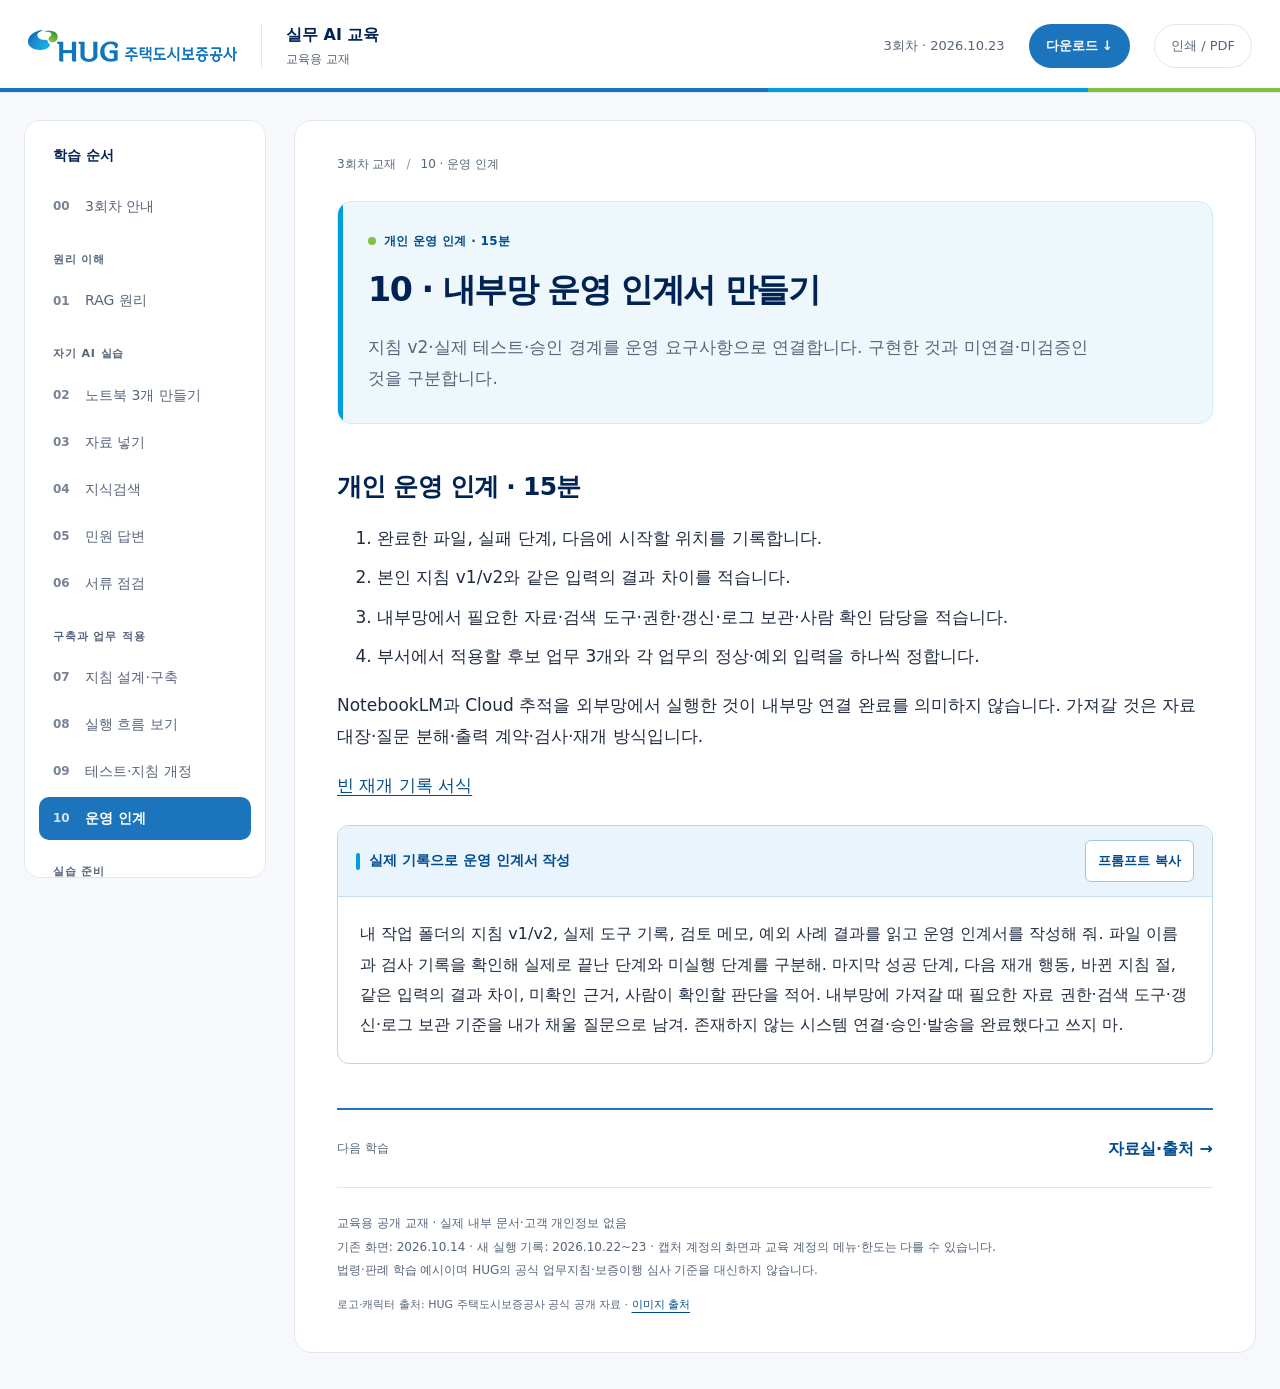
==== commit 7d40a38e: "feat: add C instruction retests and HUG classroom slides" ====
--- a/apply.html
+++ b/apply.html
@@ -1,6 +1,6 @@
 <!doctype html><html lang="ko"><head><meta charset="utf-8"><meta name="viewport" content="width=device-width,initial-scale=1"><meta name="description" content="HUG 3회차 교육용 RAG 이론·구축·평가 교재. NotebookLM에서 공개 자료로 검색과 근거 검증을 관찰합니다."><title>10 · 내부망 운영 인계서 만들기 | HUG 문서 기반 AI</title><link rel="stylesheet" href="assets/style.css"><script src="assets/app.js" defer></script></head><body>
 <a class="skip" href="#main">본문으로 이동</a><header class="top"><a class="brand" href="index.html"><img src="assets/brand/hug-logo.png" width="209" height="32" alt="HUG 주택도시보증공사"><span>실무 AI 교육<small>교육용 교재</small></span></a><span class="edition">3회차 · 2026.10.23</span><button class="download-trigger" type="button" data-download-open aria-haspopup="dialog">다운로드 ↓</button><button class="print" type="button" aria-label="인쇄 / PDF 저장">인쇄 / PDF</button></header>
 <div class="layout"><nav class="sidebar" aria-label="단원"><p class="nav-label">학습 순서</p><a href="index.html" aria-label="3회차 안내"><span class="nav-no" aria-hidden="true">00</span><span>3회차 안내</span></a><p class="nav-group">원리 이해</p><a href="concept.html" aria-label="01 · RAG 원리"><span class="nav-no" aria-hidden="true">01</span><span>RAG 원리</span></a><p class="nav-group">자기 AI 실습</p><a href="lab.html" aria-label="02 · 노트북 3개 만들기"><span class="nav-no" aria-hidden="true">02</span><span>노트북 3개 만들기</span></a><a href="start.html" aria-label="03 · 자료 넣기"><span class="nav-no" aria-hidden="true">03</span><span>자료 넣기</span></a><a href="search.html" aria-label="04 · 지식검색"><span class="nav-no" aria-hidden="true">04</span><span>지식검색</span></a><a href="complaint.html" aria-label="05 · 민원 답변"><span class="nav-no" aria-hidden="true">05</span><span>민원 답변</span></a><a href="review.html" aria-label="06 · 서류 점검"><span class="nav-no" aria-hidden="true">06</span><span>서류 점검</span></a><p class="nav-group">구축과 업무 적용</p><a href="build.html" aria-label="07 · 지침 설계·구축"><span class="nav-no" aria-hidden="true">07</span><span>지침 설계·구축</span></a><a href="tracing.html" aria-label="08 · 실행 흐름 보기"><span class="nav-no" aria-hidden="true">08</span><span>실행 흐름 보기</span></a><a href="evaluation.html" aria-label="09 · 테스트·지침 개정"><span class="nav-no" aria-hidden="true">09</span><span>테스트·지침 개정</span></a><a href="apply.html" aria-label="10 · 운영 인계" aria-current="page"><span class="nav-no" aria-hidden="true">10</span><span>운영 인계</span></a><p class="nav-group">실습 준비</p><a href="sources.html" aria-label="자료실·출처"><span class="nav-no" aria-hidden="true">11</span><span>자료실·출처</span></a><div class="nav-foot"><strong>사내 지식으로 답하는 AI</strong>자료 준비 → 검색 → 생성<br>검증 → 내부망 구축</div></nav><main id="main"><p class="breadcrumb"><a href="index.html">3회차 교재</a><b aria-hidden="true">/</b><span>10 · 운영 인계</span></p><header class="hero"><div><p class="eyebrow">개인 운영 인계 · 15분</p><h1>10 · 내부망 운영 인계서 만들기</h1><p class="lead">지침 v2·실제 테스트·승인 경계를 운영 요구사항으로 연결합니다. 구현한 것과 미연결·미검증인 것을 구분합니다.</p></div></header><h2 id="section-1">개인 운영 인계 · 15분</h2><ol><li>완료한 파일, 실패 단계, 다음에 시작할 위치를 기록합니다.</li><li>본인 지침 v1/v2와 같은 입력의 결과 차이를 적습니다.</li><li>내부망에서 필요한 자료·검색 도구·권한·갱신·로그 보관·사람 확인 담당을 적습니다.</li><li>부서에서 적용할 후보 업무 3개와 각 업무의 정상·예외 입력을 하나씩 정합니다.</li></ol><p>NotebookLM과 Cloud 추적을 외부망에서 실행한 것이 내부망 연결 완료를 의미하지 않습니다. 가져갈 것은 자료 대장·질문 분해·출력 계약·검사·재개 방식입니다.</p><p><a href="downloads/harness/05_resume-template.json">빈 재개 기록 서식</a></p><div class="prompt"><div class="prompt-bar"><strong>실제 기록으로 운영 인계서 작성</strong><button type="button" class="copy" data-copy="harness-final-handoff">프롬프트 복사</button></div><pre id="harness-final-handoff">내 작업 폴더의 지침 v1/v2, 실제 도구 기록, 검토 메모, 예외 사례 결과를 읽고 운영 인계서를 작성해 줘. 파일 이름과 검사 기록을 확인해 실제로 끝난 단계와 미실행 단계를 구분해. 마지막 성공 단계, 다음 재개 행동, 바뀐 지침 절, 같은 입력의 결과 차이, 미확인 근거, 사람이 확인할 판단을 적어. 내부망에 가져갈 때 필요한 자료 권한·검색 도구·갱신·로그 보관 기준을 내가 채울 질문으로 남겨. 존재하지 않는 시스템 연결·승인·발송을 완료했다고 쓰지 마.</pre><span class="copy-state" role="status" aria-live="polite"></span></div>
-<div class="next"><span>다음 학습</span><a href="sources.html">자료실·출처 →</a></div><footer>교육용 공개 교재 · 실제 내부 문서·고객 개인정보 없음<br>기존 화면: 2026.10.14 · 새 실행 기록: 2026.10.22 · 캡처 계정의 화면과 교육 계정의 메뉴·한도는 다를 수 있습니다.<br>법령·판례 학습 예시이며 HUG의 공식 업무지침·보증이행 심사 기준을 대신하지 않습니다.<span class="brand-credit">로고·캐릭터 출처: HUG 주택도시보증공사 공식 공개 자료 · <a href="BRAND_CREDITS.md">이미지 출처</a></span></footer></main></div>
-<dialog class="download-dialog" id="download-dialog" aria-labelledby="download-title"><div class="download-top"><div><p class="eyebrow">HUG 실무 AI 교육 · 3회차</p><h2 id="download-title">교재와 실습자료 다운로드</h2></div><button type="button" data-download-close aria-label="다운로드 창 닫기">닫기 ×</button></div><p class="download-intro">PDF로 복습하고, 자료와 질문은 본인의 AI에서 사용하세요.</p><section class="download-pdf"><span class="download-type">PDF 교재</span><h3>4시간 전체 학습 교재</h3><p>12개 단원 · 표지와 목차 · 이론과 실습 · 실제 화면 캡처</p><p class="download-meta">68쪽 · 5.5 MB · 2026-10-23 갱신</p><div class="download-actions"><a class="primary" href="downloads/HUG_RAG_4hours_harness_workbook.pdf" download>PDF 내려받기 ↓</a><a href="downloads/HUG_RAG_4hours_harness_workbook.pdf" target="_blank" rel="noopener">PDF 미리보기 ↗</a></div></section><section class="download-pdf"><h3>개인 하네스·실행 흐름 실습</h3><p>긴 지침 · 가상 사례 · 예외 입력 · 빈 실행 점검표</p><a class="download" href="downloads/harness-workshop.zip" download>개인 하네스 실습 ZIP ↓</a></section><section class="download-pdf"><h3>추가 업무 지침 설계·테스트 실습</h3><p>복합 요구서 · 12절 지침 · 가상 문의 12건 · 빈 평가표 · 운영 인계서</p><a class="download" href="downloads/rag-agent-workshop.zip" download>실습 14개 파일 ZIP ↓</a></section><div class="notebook-cards"><section><p class="eyebrow">NOTEBOOK A</p><h3>직원용 지식검색</h3><p>원문 TXT <strong>45개</strong><br>목록 CSV · 역할 지시문 · 실습 질문 · 기록지</p><a class="download" href="downloads/notebooks/HUG_Notebook_A_45_sources.zip" download>노트북 A · 45개 ZIP ↓</a><p class="small">ZIP 0.64 MB</p></section><section><p class="eyebrow">NOTEBOOK B</p><h3>민원 답변 지원</h3><p>원문 TXT <strong>45개</strong><br>목록 CSV · 역할 지시문 · 실습 질문 · 기록지</p><a class="download" href="downloads/notebooks/HUG_Notebook_B_45_sources.zip" download>노트북 B · 45개 ZIP ↓</a><p class="small">ZIP 0.55 MB</p></section><section><p class="eyebrow">NOTEBOOK C</p><h3>서류 검토 지원</h3><p>원문 TXT <strong>45개</strong><br>목록 CSV · 역할 지시문 · 실습 질문 · 기록지</p><a class="download" href="downloads/notebooks/HUG_Notebook_C_45_sources.zip" download>노트북 C · 45개 ZIP ↓</a><p class="small">ZIP 0.67 MB</p></section></div><div class="download-materials"><section><h3>추가 비교용 가상 자료</h3><p>비교용 자료·실행 질문·결과 기록지</p><a class="download" href="downloads/rag-own-ai-practice.zip" download>실습자료 ZIP ↓</a></section><section><h3>기존 소수 자료 리허설</h3><p>원문 URL·읽기 파일·가상 문의와 목록</p><a class="download" href="downloads/practice-data.zip" download>공개 자료 ZIP ↓</a></section></div><div class="download-bottom"><a href="sources.html">전체 자료실 보기 →</a><button class="download-print" type="button">현재 단원 인쇄 / PDF 저장</button></div><p class="small">PDF는 제작 시점의 교재입니다. 최신 수정 내용과 복사 기능은 웹 교재에서 확인하세요.</p></dialog>
+<div class="next"><span>다음 학습</span><a href="sources.html">자료실·출처 →</a></div><footer>교육용 공개 교재 · 실제 내부 문서·고객 개인정보 없음<br>기존 화면: 2026.10.14 · 새 실행 기록: 2026.10.22~23 · 캡처 계정의 화면과 교육 계정의 메뉴·한도는 다를 수 있습니다.<br>법령·판례 학습 예시이며 HUG의 공식 업무지침·보증이행 심사 기준을 대신하지 않습니다.<span class="brand-credit">로고·캐릭터 출처: HUG 주택도시보증공사 공식 공개 자료 · <a href="BRAND_CREDITS.md">이미지 출처</a></span></footer></main></div>
+<dialog class="download-dialog" id="download-dialog" aria-labelledby="download-title"><div class="download-top"><div><p class="eyebrow">HUG 실무 AI 교육 · 3회차</p><h2 id="download-title">교재와 실습자료 다운로드</h2></div><button type="button" data-download-close aria-label="다운로드 창 닫기">닫기 ×</button></div><p class="download-intro">PDF로 복습하고, 자료와 질문은 본인의 AI에서 사용하세요.</p><section class="download-pdf"><span class="download-type">PDF 교재</span><h3>4시간 전체 학습 교재</h3><p>12개 단원 · 표지와 목차 · 이론과 실습 · 실제 화면 캡처</p><p class="download-meta">74쪽 · 6.1 MB · 2026-10-23 갱신</p><div class="download-actions"><a class="primary" href="downloads/HUG_RAG_4hours_harness_workbook.pdf" download>PDF 내려받기 ↓</a><a href="downloads/HUG_RAG_4hours_harness_workbook.pdf" target="_blank" rel="noopener">PDF 미리보기 ↗</a></div></section><section class="download-pdf"><span class="download-type">수업용 PowerPoint</span><h3>A · 공공기관 교육형 강의 슬라이드</h3><p>64장 · 강사 노트 · 실습 안내 · 실제 C 수정 전후 비교</p><a class="download" href="downloads/HUG_RAG_4hours_instructor_slides.pptx" download>PPTX 내려받기 ↓</a></section><section class="download-pdf"><h3>개인 하네스·실행 흐름 실습</h3><p>긴 지침 · 가상 사례 · 예외 입력 · 빈 실행 점검표</p><a class="download" href="downloads/harness-workshop.zip" download>개인 하네스 실습 ZIP ↓</a></section><section class="download-pdf"><h3>추가 업무 지침 설계·테스트 실습</h3><p>복합 요구서 · 12절 지침 · 가상 문의 12건 · 빈 평가표 · 운영 인계서</p><a class="download" href="downloads/rag-agent-workshop.zip" download>실습 14개 파일 ZIP ↓</a></section><div class="notebook-cards"><section><p class="eyebrow">NOTEBOOK A</p><h3>직원용 지식검색</h3><p>원문 TXT <strong>45개</strong><br>목록 CSV · 역할 지시문 · 실습 질문 · 기록지</p><a class="download" href="downloads/notebooks/HUG_Notebook_A_45_sources.zip" download>노트북 A · 45개 ZIP ↓</a><p class="small">ZIP 0.64 MB</p></section><section><p class="eyebrow">NOTEBOOK B</p><h3>민원 답변 지원</h3><p>원문 TXT <strong>45개</strong><br>목록 CSV · 역할 지시문 · 실습 질문 · 기록지</p><a class="download" href="downloads/notebooks/HUG_Notebook_B_45_sources.zip" download>노트북 B · 45개 ZIP ↓</a><p class="small">ZIP 0.55 MB</p></section><section><p class="eyebrow">NOTEBOOK C</p><h3>서류 검토 지원</h3><p>원문 TXT <strong>45개</strong><br>목록 CSV · 역할 지시문 · 실습 질문 · 기록지</p><a class="download" href="downloads/notebooks/HUG_Notebook_C_45_sources.zip" download>노트북 C · 45개 ZIP ↓</a><p class="small">ZIP 0.67 MB</p></section></div><div class="download-materials"><section><h3>추가 비교용 가상 자료</h3><p>비교용 자료·실행 질문·결과 기록지</p><a class="download" href="downloads/rag-own-ai-practice.zip" download>실습자료 ZIP ↓</a></section><section><h3>기존 소수 자료 리허설</h3><p>원문 URL·읽기 파일·가상 문의와 목록</p><a class="download" href="downloads/practice-data.zip" download>공개 자료 ZIP ↓</a></section></div><div class="download-bottom"><a href="sources.html">전체 자료실 보기 →</a><button class="download-print" type="button">현재 단원 인쇄 / PDF 저장</button></div><p class="small">PDF는 제작 시점의 교재입니다. 최신 수정 내용과 복사 기능은 웹 교재에서 확인하세요.</p></dialog>
 <dialog class="viewer" aria-labelledby="viewer-title"><div class="viewer-top"><h2 class="viewer-title" id="viewer-title">실제 실행 화면</h2><div class="viewer-tools"><button type="button" data-previous aria-label="이전 화면">← 이전</button><button type="button" data-next aria-label="다음 화면">다음 →</button><button type="button" data-zoom aria-pressed="false">원본 크기</button><button type="button" data-close aria-label="화면 확대 닫기">닫기 ×</button></div></div><div class="viewer-frame"><img alt="선택한 실제 실행 화면"></div><p class="viewer-caption"></p></dialog></body></html>
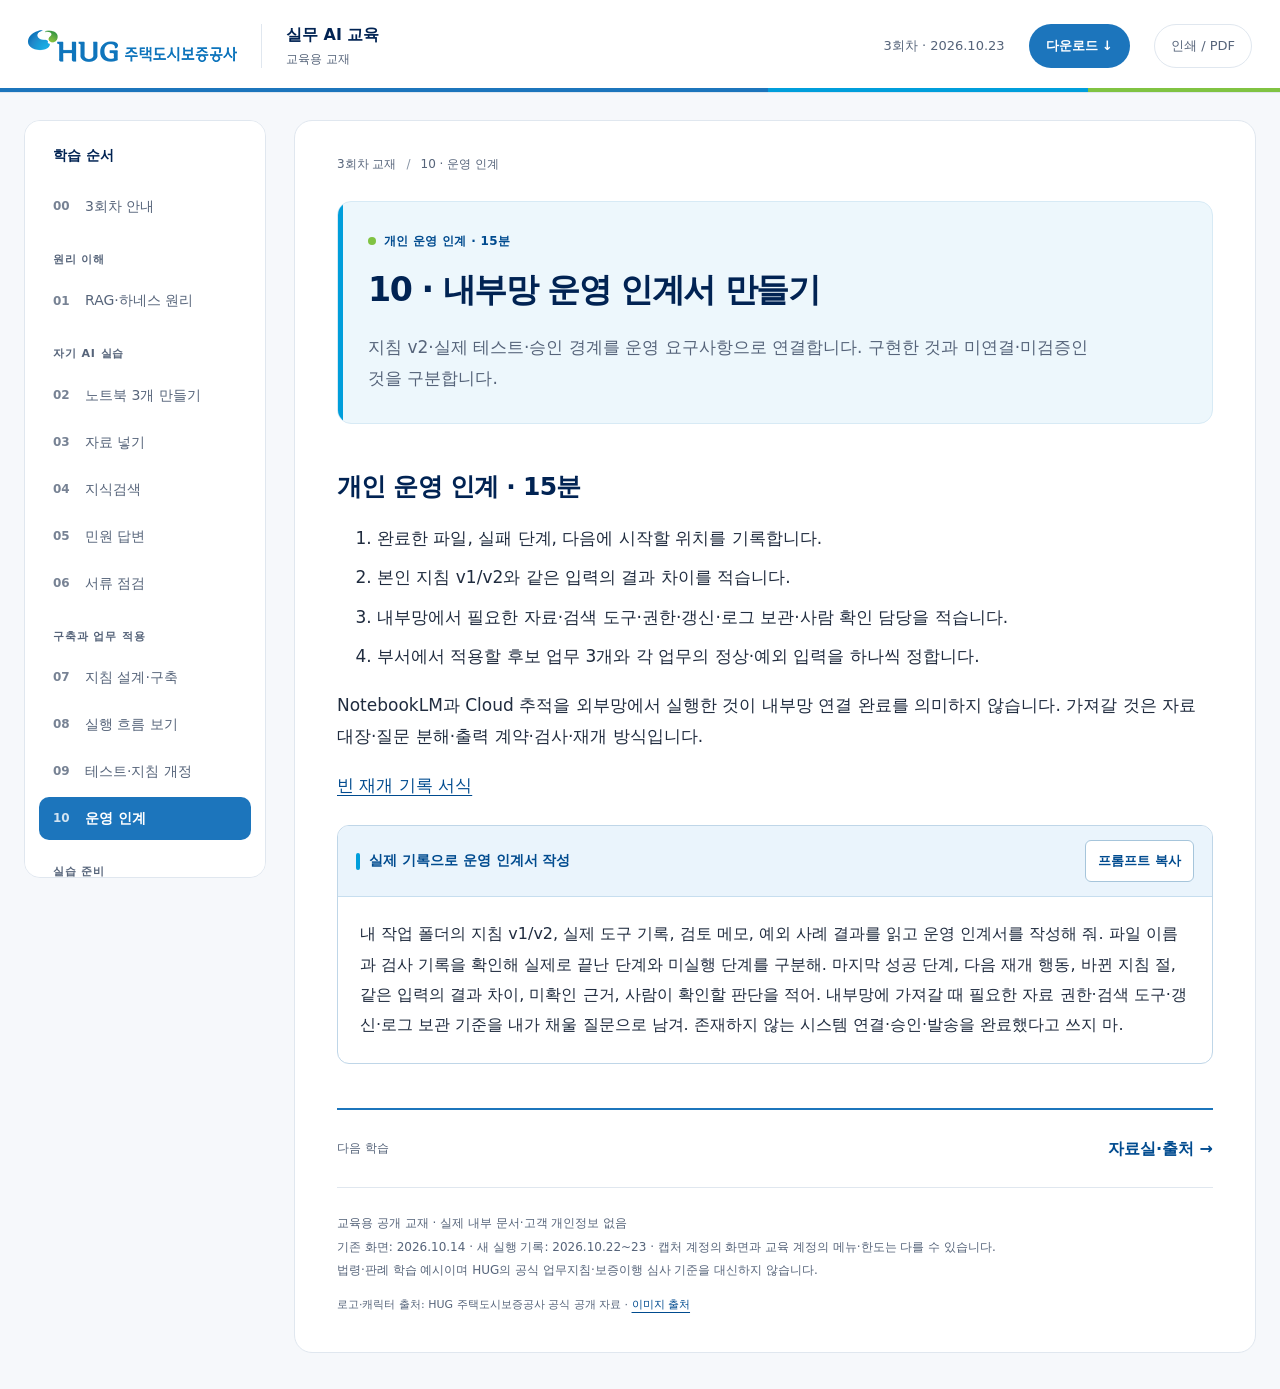
==== commit aba6e9a3: "docs: expand RAG and harness engineering explanations" ====
--- a/apply.html
+++ b/apply.html
@@ -1,6 +1,6 @@
 <!doctype html><html lang="ko"><head><meta charset="utf-8"><meta name="viewport" content="width=device-width,initial-scale=1"><meta name="description" content="HUG 3회차 교육용 RAG 이론·구축·평가 교재. NotebookLM에서 공개 자료로 검색과 근거 검증을 관찰합니다."><title>10 · 내부망 운영 인계서 만들기 | HUG 문서 기반 AI</title><link rel="stylesheet" href="assets/style.css"><script src="assets/app.js" defer></script></head><body>
 <a class="skip" href="#main">본문으로 이동</a><header class="top"><a class="brand" href="index.html"><img src="assets/brand/hug-logo.png" width="209" height="32" alt="HUG 주택도시보증공사"><span>실무 AI 교육<small>교육용 교재</small></span></a><span class="edition">3회차 · 2026.10.23</span><button class="download-trigger" type="button" data-download-open aria-haspopup="dialog">다운로드 ↓</button><button class="print" type="button" aria-label="인쇄 / PDF 저장">인쇄 / PDF</button></header>
-<div class="layout"><nav class="sidebar" aria-label="단원"><p class="nav-label">학습 순서</p><a href="index.html" aria-label="3회차 안내"><span class="nav-no" aria-hidden="true">00</span><span>3회차 안내</span></a><p class="nav-group">원리 이해</p><a href="concept.html" aria-label="01 · RAG 원리"><span class="nav-no" aria-hidden="true">01</span><span>RAG 원리</span></a><p class="nav-group">자기 AI 실습</p><a href="lab.html" aria-label="02 · 노트북 3개 만들기"><span class="nav-no" aria-hidden="true">02</span><span>노트북 3개 만들기</span></a><a href="start.html" aria-label="03 · 자료 넣기"><span class="nav-no" aria-hidden="true">03</span><span>자료 넣기</span></a><a href="search.html" aria-label="04 · 지식검색"><span class="nav-no" aria-hidden="true">04</span><span>지식검색</span></a><a href="complaint.html" aria-label="05 · 민원 답변"><span class="nav-no" aria-hidden="true">05</span><span>민원 답변</span></a><a href="review.html" aria-label="06 · 서류 점검"><span class="nav-no" aria-hidden="true">06</span><span>서류 점검</span></a><p class="nav-group">구축과 업무 적용</p><a href="build.html" aria-label="07 · 지침 설계·구축"><span class="nav-no" aria-hidden="true">07</span><span>지침 설계·구축</span></a><a href="tracing.html" aria-label="08 · 실행 흐름 보기"><span class="nav-no" aria-hidden="true">08</span><span>실행 흐름 보기</span></a><a href="evaluation.html" aria-label="09 · 테스트·지침 개정"><span class="nav-no" aria-hidden="true">09</span><span>테스트·지침 개정</span></a><a href="apply.html" aria-label="10 · 운영 인계" aria-current="page"><span class="nav-no" aria-hidden="true">10</span><span>운영 인계</span></a><p class="nav-group">실습 준비</p><a href="sources.html" aria-label="자료실·출처"><span class="nav-no" aria-hidden="true">11</span><span>자료실·출처</span></a><div class="nav-foot"><strong>사내 지식으로 답하는 AI</strong>자료 준비 → 검색 → 생성<br>검증 → 내부망 구축</div></nav><main id="main"><p class="breadcrumb"><a href="index.html">3회차 교재</a><b aria-hidden="true">/</b><span>10 · 운영 인계</span></p><header class="hero"><div><p class="eyebrow">개인 운영 인계 · 15분</p><h1>10 · 내부망 운영 인계서 만들기</h1><p class="lead">지침 v2·실제 테스트·승인 경계를 운영 요구사항으로 연결합니다. 구현한 것과 미연결·미검증인 것을 구분합니다.</p></div></header><h2 id="section-1">개인 운영 인계 · 15분</h2><ol><li>완료한 파일, 실패 단계, 다음에 시작할 위치를 기록합니다.</li><li>본인 지침 v1/v2와 같은 입력의 결과 차이를 적습니다.</li><li>내부망에서 필요한 자료·검색 도구·권한·갱신·로그 보관·사람 확인 담당을 적습니다.</li><li>부서에서 적용할 후보 업무 3개와 각 업무의 정상·예외 입력을 하나씩 정합니다.</li></ol><p>NotebookLM과 Cloud 추적을 외부망에서 실행한 것이 내부망 연결 완료를 의미하지 않습니다. 가져갈 것은 자료 대장·질문 분해·출력 계약·검사·재개 방식입니다.</p><p><a href="downloads/harness/05_resume-template.json">빈 재개 기록 서식</a></p><div class="prompt"><div class="prompt-bar"><strong>실제 기록으로 운영 인계서 작성</strong><button type="button" class="copy" data-copy="harness-final-handoff">프롬프트 복사</button></div><pre id="harness-final-handoff">내 작업 폴더의 지침 v1/v2, 실제 도구 기록, 검토 메모, 예외 사례 결과를 읽고 운영 인계서를 작성해 줘. 파일 이름과 검사 기록을 확인해 실제로 끝난 단계와 미실행 단계를 구분해. 마지막 성공 단계, 다음 재개 행동, 바뀐 지침 절, 같은 입력의 결과 차이, 미확인 근거, 사람이 확인할 판단을 적어. 내부망에 가져갈 때 필요한 자료 권한·검색 도구·갱신·로그 보관 기준을 내가 채울 질문으로 남겨. 존재하지 않는 시스템 연결·승인·발송을 완료했다고 쓰지 마.</pre><span class="copy-state" role="status" aria-live="polite"></span></div>
+<div class="layout"><nav class="sidebar" aria-label="단원"><p class="nav-label">학습 순서</p><a href="index.html" aria-label="3회차 안내"><span class="nav-no" aria-hidden="true">00</span><span>3회차 안내</span></a><p class="nav-group">원리 이해</p><a href="concept.html" aria-label="01 · RAG·하네스 원리"><span class="nav-no" aria-hidden="true">01</span><span>RAG·하네스 원리</span></a><p class="nav-group">자기 AI 실습</p><a href="lab.html" aria-label="02 · 노트북 3개 만들기"><span class="nav-no" aria-hidden="true">02</span><span>노트북 3개 만들기</span></a><a href="start.html" aria-label="03 · 자료 넣기"><span class="nav-no" aria-hidden="true">03</span><span>자료 넣기</span></a><a href="search.html" aria-label="04 · 지식검색"><span class="nav-no" aria-hidden="true">04</span><span>지식검색</span></a><a href="complaint.html" aria-label="05 · 민원 답변"><span class="nav-no" aria-hidden="true">05</span><span>민원 답변</span></a><a href="review.html" aria-label="06 · 서류 점검"><span class="nav-no" aria-hidden="true">06</span><span>서류 점검</span></a><p class="nav-group">구축과 업무 적용</p><a href="build.html" aria-label="07 · 지침 설계·구축"><span class="nav-no" aria-hidden="true">07</span><span>지침 설계·구축</span></a><a href="tracing.html" aria-label="08 · 실행 흐름 보기"><span class="nav-no" aria-hidden="true">08</span><span>실행 흐름 보기</span></a><a href="evaluation.html" aria-label="09 · 테스트·지침 개정"><span class="nav-no" aria-hidden="true">09</span><span>테스트·지침 개정</span></a><a href="apply.html" aria-label="10 · 운영 인계" aria-current="page"><span class="nav-no" aria-hidden="true">10</span><span>운영 인계</span></a><p class="nav-group">실습 준비</p><a href="sources.html" aria-label="자료실·출처"><span class="nav-no" aria-hidden="true">11</span><span>자료실·출처</span></a><div class="nav-foot"><strong>사내 지식으로 답하는 AI</strong>자료 준비 → 검색 → 생성<br>검증 → 내부망 구축</div></nav><main id="main"><p class="breadcrumb"><a href="index.html">3회차 교재</a><b aria-hidden="true">/</b><span>10 · 운영 인계</span></p><header class="hero"><div><p class="eyebrow">개인 운영 인계 · 15분</p><h1>10 · 내부망 운영 인계서 만들기</h1><p class="lead">지침 v2·실제 테스트·승인 경계를 운영 요구사항으로 연결합니다. 구현한 것과 미연결·미검증인 것을 구분합니다.</p></div></header><h2 id="section-1">개인 운영 인계 · 15분</h2><ol><li>완료한 파일, 실패 단계, 다음에 시작할 위치를 기록합니다.</li><li>본인 지침 v1/v2와 같은 입력의 결과 차이를 적습니다.</li><li>내부망에서 필요한 자료·검색 도구·권한·갱신·로그 보관·사람 확인 담당을 적습니다.</li><li>부서에서 적용할 후보 업무 3개와 각 업무의 정상·예외 입력을 하나씩 정합니다.</li></ol><p>NotebookLM과 Cloud 추적을 외부망에서 실행한 것이 내부망 연결 완료를 의미하지 않습니다. 가져갈 것은 자료 대장·질문 분해·출력 계약·검사·재개 방식입니다.</p><p><a href="downloads/harness/05_resume-template.json">빈 재개 기록 서식</a></p><div class="prompt"><div class="prompt-bar"><strong>실제 기록으로 운영 인계서 작성</strong><button type="button" class="copy" data-copy="harness-final-handoff">프롬프트 복사</button></div><pre id="harness-final-handoff">내 작업 폴더의 지침 v1/v2, 실제 도구 기록, 검토 메모, 예외 사례 결과를 읽고 운영 인계서를 작성해 줘. 파일 이름과 검사 기록을 확인해 실제로 끝난 단계와 미실행 단계를 구분해. 마지막 성공 단계, 다음 재개 행동, 바뀐 지침 절, 같은 입력의 결과 차이, 미확인 근거, 사람이 확인할 판단을 적어. 내부망에 가져갈 때 필요한 자료 권한·검색 도구·갱신·로그 보관 기준을 내가 채울 질문으로 남겨. 존재하지 않는 시스템 연결·승인·발송을 완료했다고 쓰지 마.</pre><span class="copy-state" role="status" aria-live="polite"></span></div>
 <div class="next"><span>다음 학습</span><a href="sources.html">자료실·출처 →</a></div><footer>교육용 공개 교재 · 실제 내부 문서·고객 개인정보 없음<br>기존 화면: 2026.10.14 · 새 실행 기록: 2026.10.22~23 · 캡처 계정의 화면과 교육 계정의 메뉴·한도는 다를 수 있습니다.<br>법령·판례 학습 예시이며 HUG의 공식 업무지침·보증이행 심사 기준을 대신하지 않습니다.<span class="brand-credit">로고·캐릭터 출처: HUG 주택도시보증공사 공식 공개 자료 · <a href="BRAND_CREDITS.md">이미지 출처</a></span></footer></main></div>
-<dialog class="download-dialog" id="download-dialog" aria-labelledby="download-title"><div class="download-top"><div><p class="eyebrow">HUG 실무 AI 교육 · 3회차</p><h2 id="download-title">교재와 실습자료 다운로드</h2></div><button type="button" data-download-close aria-label="다운로드 창 닫기">닫기 ×</button></div><p class="download-intro">PDF로 복습하고, 자료와 질문은 본인의 AI에서 사용하세요.</p><section class="download-pdf"><span class="download-type">PDF 교재</span><h3>4시간 전체 학습 교재</h3><p>12개 단원 · 표지와 목차 · 이론과 실습 · 실제 화면 캡처</p><p class="download-meta">74쪽 · 6.1 MB · 2026-10-23 갱신</p><div class="download-actions"><a class="primary" href="downloads/HUG_RAG_4hours_harness_workbook.pdf" download>PDF 내려받기 ↓</a><a href="downloads/HUG_RAG_4hours_harness_workbook.pdf" target="_blank" rel="noopener">PDF 미리보기 ↗</a></div></section><section class="download-pdf"><span class="download-type">수업용 PowerPoint</span><h3>A · 공공기관 교육형 강의 슬라이드</h3><p>64장 · 강사 노트 · 실습 안내 · 실제 C 수정 전후 비교</p><a class="download" href="downloads/HUG_RAG_4hours_instructor_slides.pptx" download>PPTX 내려받기 ↓</a></section><section class="download-pdf"><h3>개인 하네스·실행 흐름 실습</h3><p>긴 지침 · 가상 사례 · 예외 입력 · 빈 실행 점검표</p><a class="download" href="downloads/harness-workshop.zip" download>개인 하네스 실습 ZIP ↓</a></section><section class="download-pdf"><h3>추가 업무 지침 설계·테스트 실습</h3><p>복합 요구서 · 12절 지침 · 가상 문의 12건 · 빈 평가표 · 운영 인계서</p><a class="download" href="downloads/rag-agent-workshop.zip" download>실습 14개 파일 ZIP ↓</a></section><div class="notebook-cards"><section><p class="eyebrow">NOTEBOOK A</p><h3>직원용 지식검색</h3><p>원문 TXT <strong>45개</strong><br>목록 CSV · 역할 지시문 · 실습 질문 · 기록지</p><a class="download" href="downloads/notebooks/HUG_Notebook_A_45_sources.zip" download>노트북 A · 45개 ZIP ↓</a><p class="small">ZIP 0.64 MB</p></section><section><p class="eyebrow">NOTEBOOK B</p><h3>민원 답변 지원</h3><p>원문 TXT <strong>45개</strong><br>목록 CSV · 역할 지시문 · 실습 질문 · 기록지</p><a class="download" href="downloads/notebooks/HUG_Notebook_B_45_sources.zip" download>노트북 B · 45개 ZIP ↓</a><p class="small">ZIP 0.55 MB</p></section><section><p class="eyebrow">NOTEBOOK C</p><h3>서류 검토 지원</h3><p>원문 TXT <strong>45개</strong><br>목록 CSV · 역할 지시문 · 실습 질문 · 기록지</p><a class="download" href="downloads/notebooks/HUG_Notebook_C_45_sources.zip" download>노트북 C · 45개 ZIP ↓</a><p class="small">ZIP 0.67 MB</p></section></div><div class="download-materials"><section><h3>추가 비교용 가상 자료</h3><p>비교용 자료·실행 질문·결과 기록지</p><a class="download" href="downloads/rag-own-ai-practice.zip" download>실습자료 ZIP ↓</a></section><section><h3>기존 소수 자료 리허설</h3><p>원문 URL·읽기 파일·가상 문의와 목록</p><a class="download" href="downloads/practice-data.zip" download>공개 자료 ZIP ↓</a></section></div><div class="download-bottom"><a href="sources.html">전체 자료실 보기 →</a><button class="download-print" type="button">현재 단원 인쇄 / PDF 저장</button></div><p class="small">PDF는 제작 시점의 교재입니다. 최신 수정 내용과 복사 기능은 웹 교재에서 확인하세요.</p></dialog>
+<dialog class="download-dialog" id="download-dialog" aria-labelledby="download-title"><div class="download-top"><div><p class="eyebrow">HUG 실무 AI 교육 · 3회차</p><h2 id="download-title">교재와 자료 다운로드</h2></div><button type="button" data-download-close aria-label="다운로드 창 닫기">닫기 ×</button></div><p class="download-intro">PDF 교재와 NotebookLM에 등록할 공개 자료입니다.</p><section class="download-pdf"><span class="download-type">PDF 교재</span><h3>4시간 학습 교재</h3><p class="download-meta">86쪽 · 6.2 MB · 2026-10-23 갱신</p><div class="download-actions"><a class="primary" href="downloads/HUG_RAG_4hours_harness_workbook.pdf" download>PDF 내려받기 ↓</a><a href="downloads/HUG_RAG_4hours_harness_workbook.pdf" target="_blank" rel="noopener">PDF 미리보기 ↗</a></div></section><div class="notebook-cards"><section><p class="eyebrow">NOTEBOOK A</p><h3>직원용 지식검색</h3><p>법령 26개 · 판례 5개 · HUG 안내 14개</p><a class="download" href="downloads/notebooks/HUG_Notebook_A_45_sources.zip" download>노트북 A · 45개 ZIP ↓</a><p><a href="sources.html#notebook-A">포함 문서 전체 목록</a></p></section><section><p class="eyebrow">NOTEBOOK B</p><h3>민원 답변 지원</h3><p>법령 26개 · 판례 10개 · HUG 안내 9개</p><a class="download" href="downloads/notebooks/HUG_Notebook_B_45_sources.zip" download>노트북 B · 45개 ZIP ↓</a><p><a href="sources.html#notebook-B">포함 문서 전체 목록</a></p></section><section><p class="eyebrow">NOTEBOOK C</p><h3>서류 검토 지원</h3><p>법령 30개 · 판례 7개 · HUG 안내 8개</p><a class="download" href="downloads/notebooks/HUG_Notebook_C_45_sources.zip" download>노트북 C · 45개 ZIP ↓</a><p><a href="sources.html#notebook-C">포함 문서 전체 목록</a></p></section></div><section class="download-pdf"><h3>Claude Code 연결 파일</h3><p>설치 안내 · 실행기 · 설정 예제 · 실행 응답</p><a class="download" href="downloads/harness-workshop.zip" download>연결 파일 ZIP ↓</a></section><div class="download-bottom"><a href="sources.html">전체 문서 목록 보기 →</a><button class="download-print" type="button">현재 단원 인쇄 / PDF 저장</button></div></dialog>
 <dialog class="viewer" aria-labelledby="viewer-title"><div class="viewer-top"><h2 class="viewer-title" id="viewer-title">실제 실행 화면</h2><div class="viewer-tools"><button type="button" data-previous aria-label="이전 화면">← 이전</button><button type="button" data-next aria-label="다음 화면">다음 →</button><button type="button" data-zoom aria-pressed="false">원본 크기</button><button type="button" data-close aria-label="화면 확대 닫기">닫기 ×</button></div></div><div class="viewer-frame"><img alt="선택한 실제 실행 화면"></div><p class="viewer-caption"></p></dialog></body></html>
